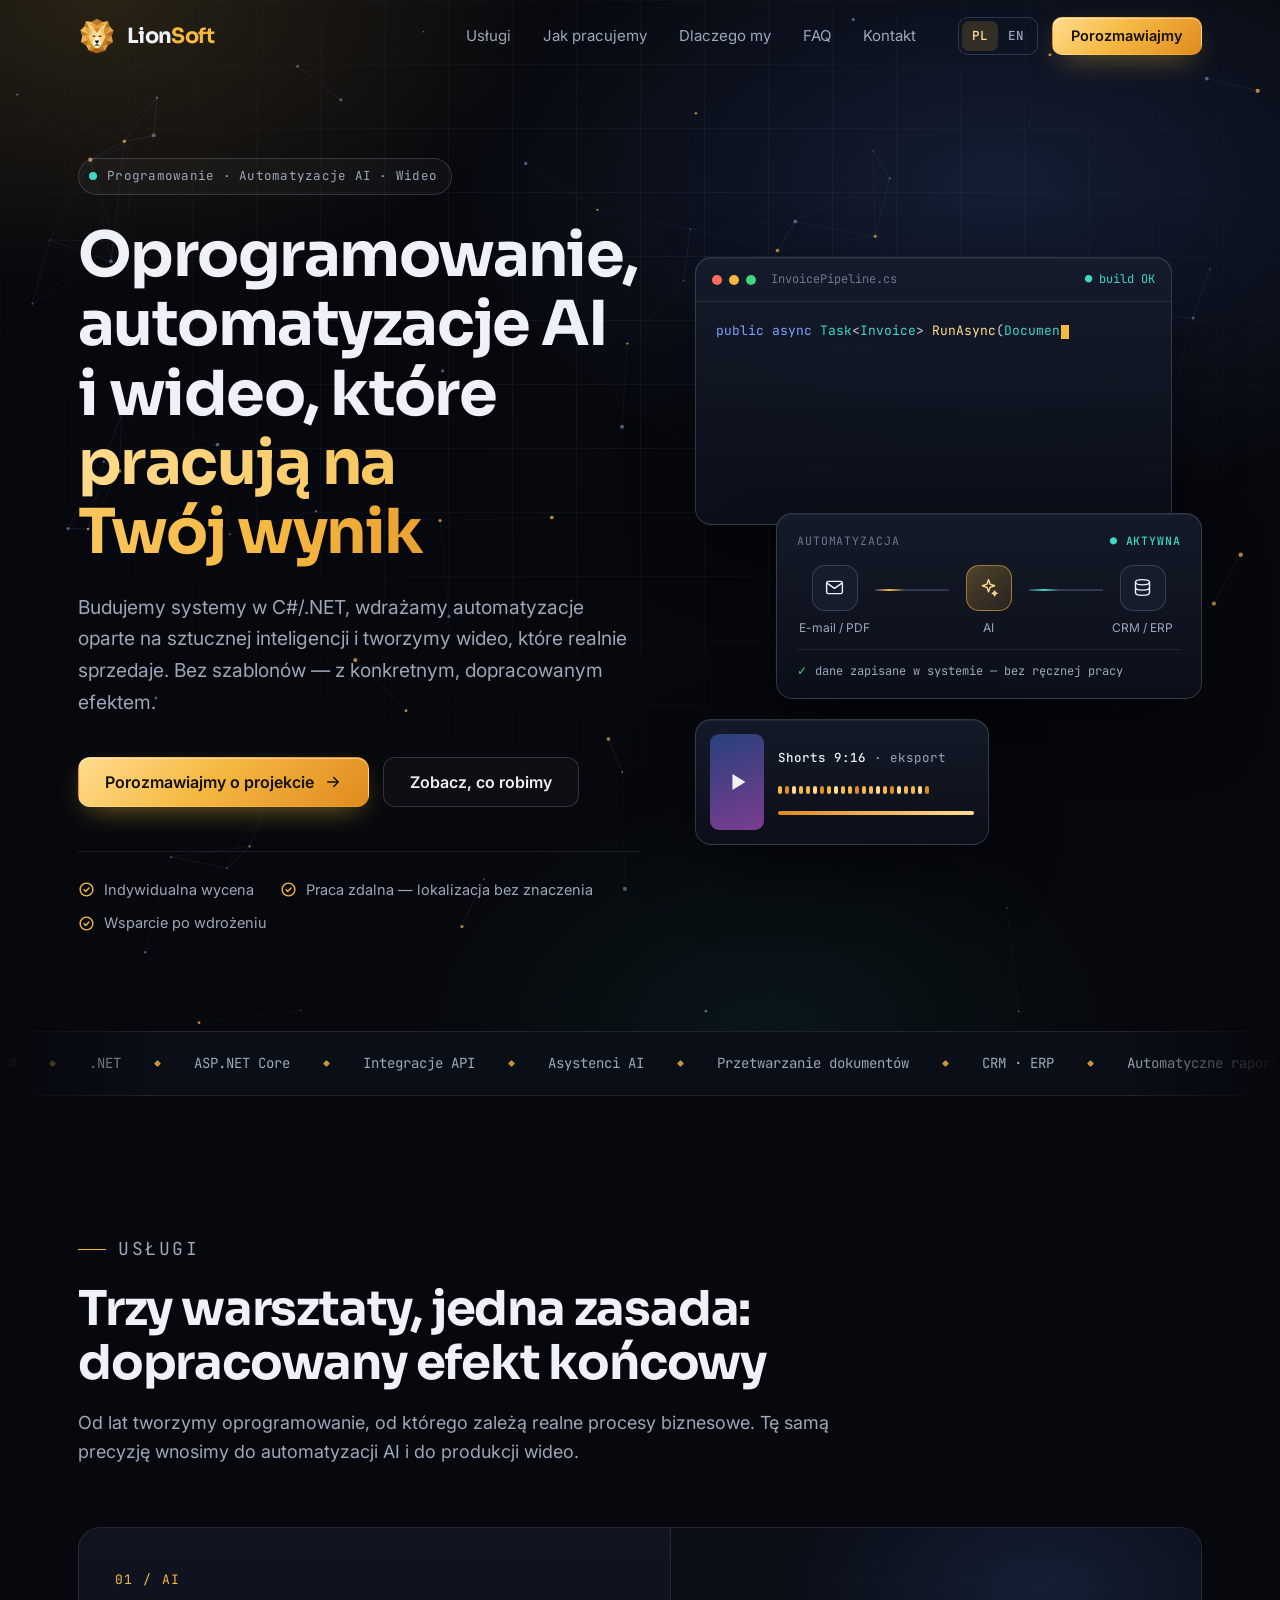
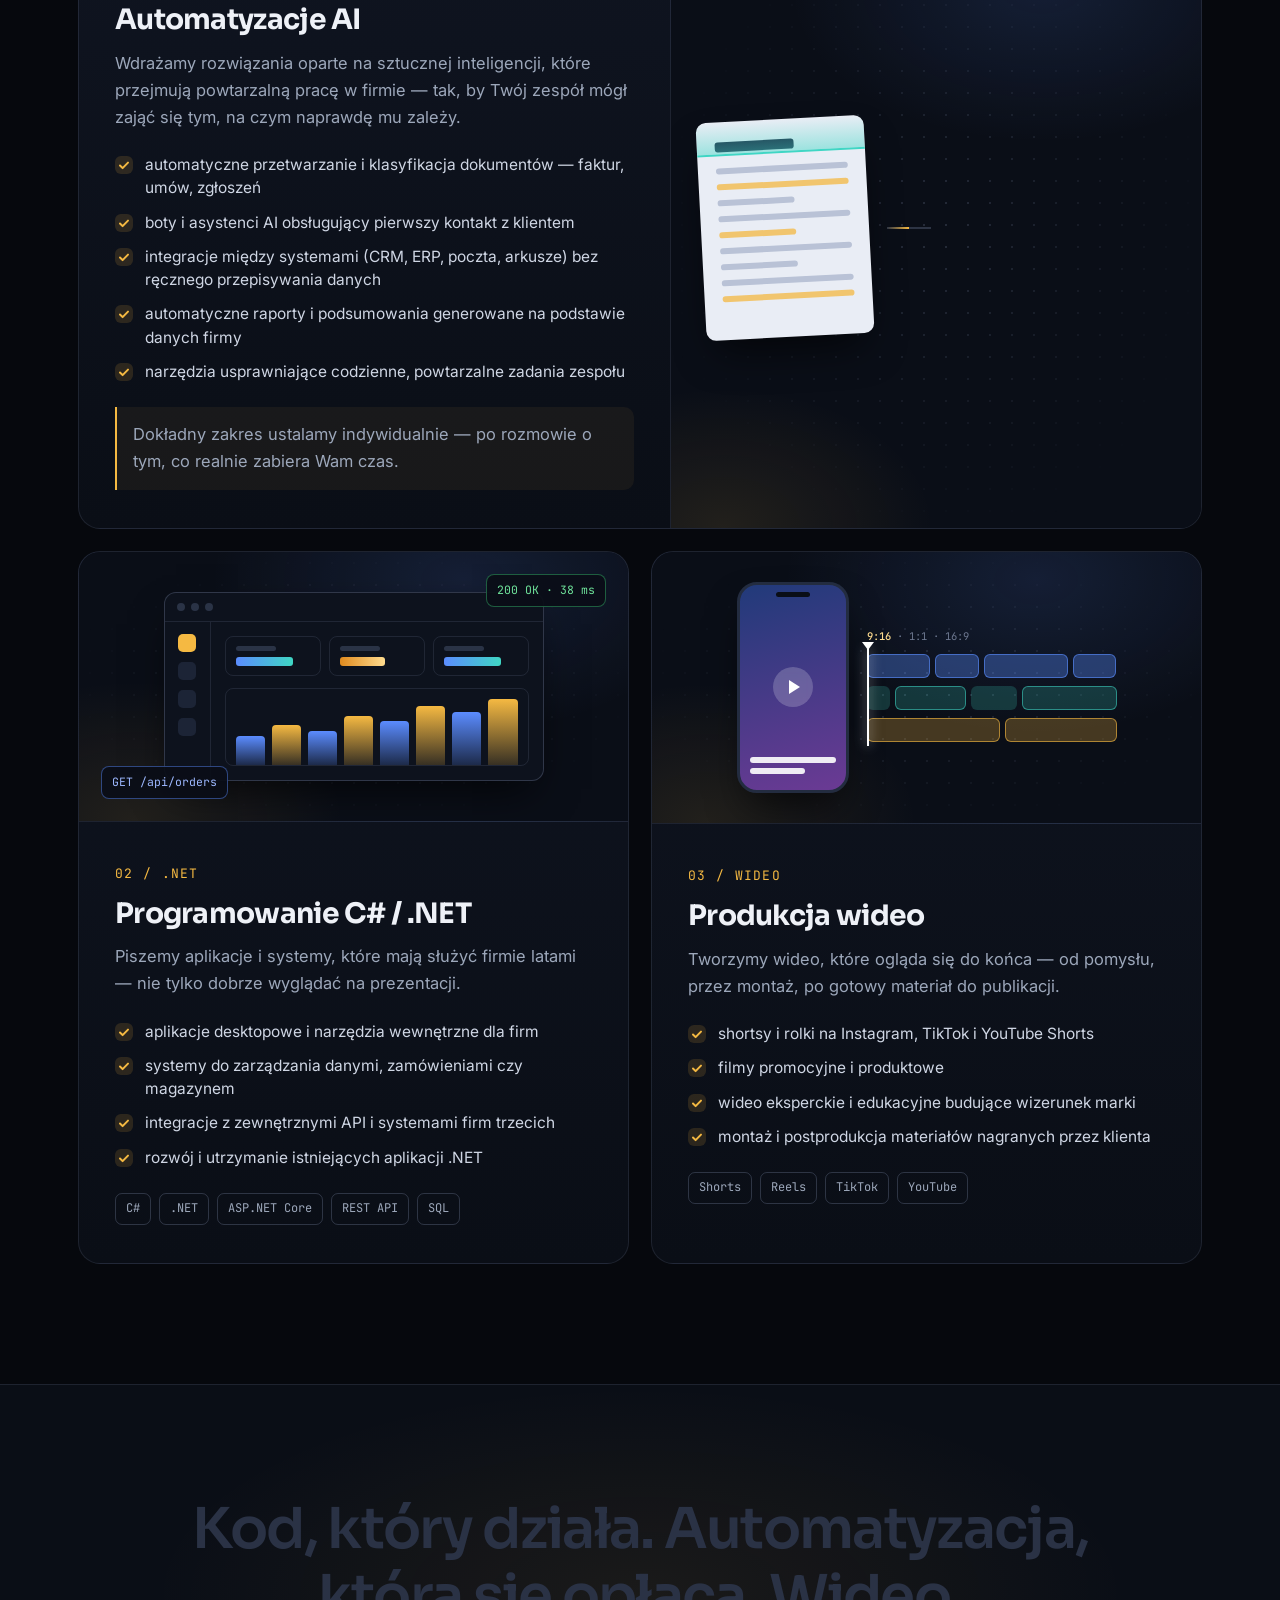
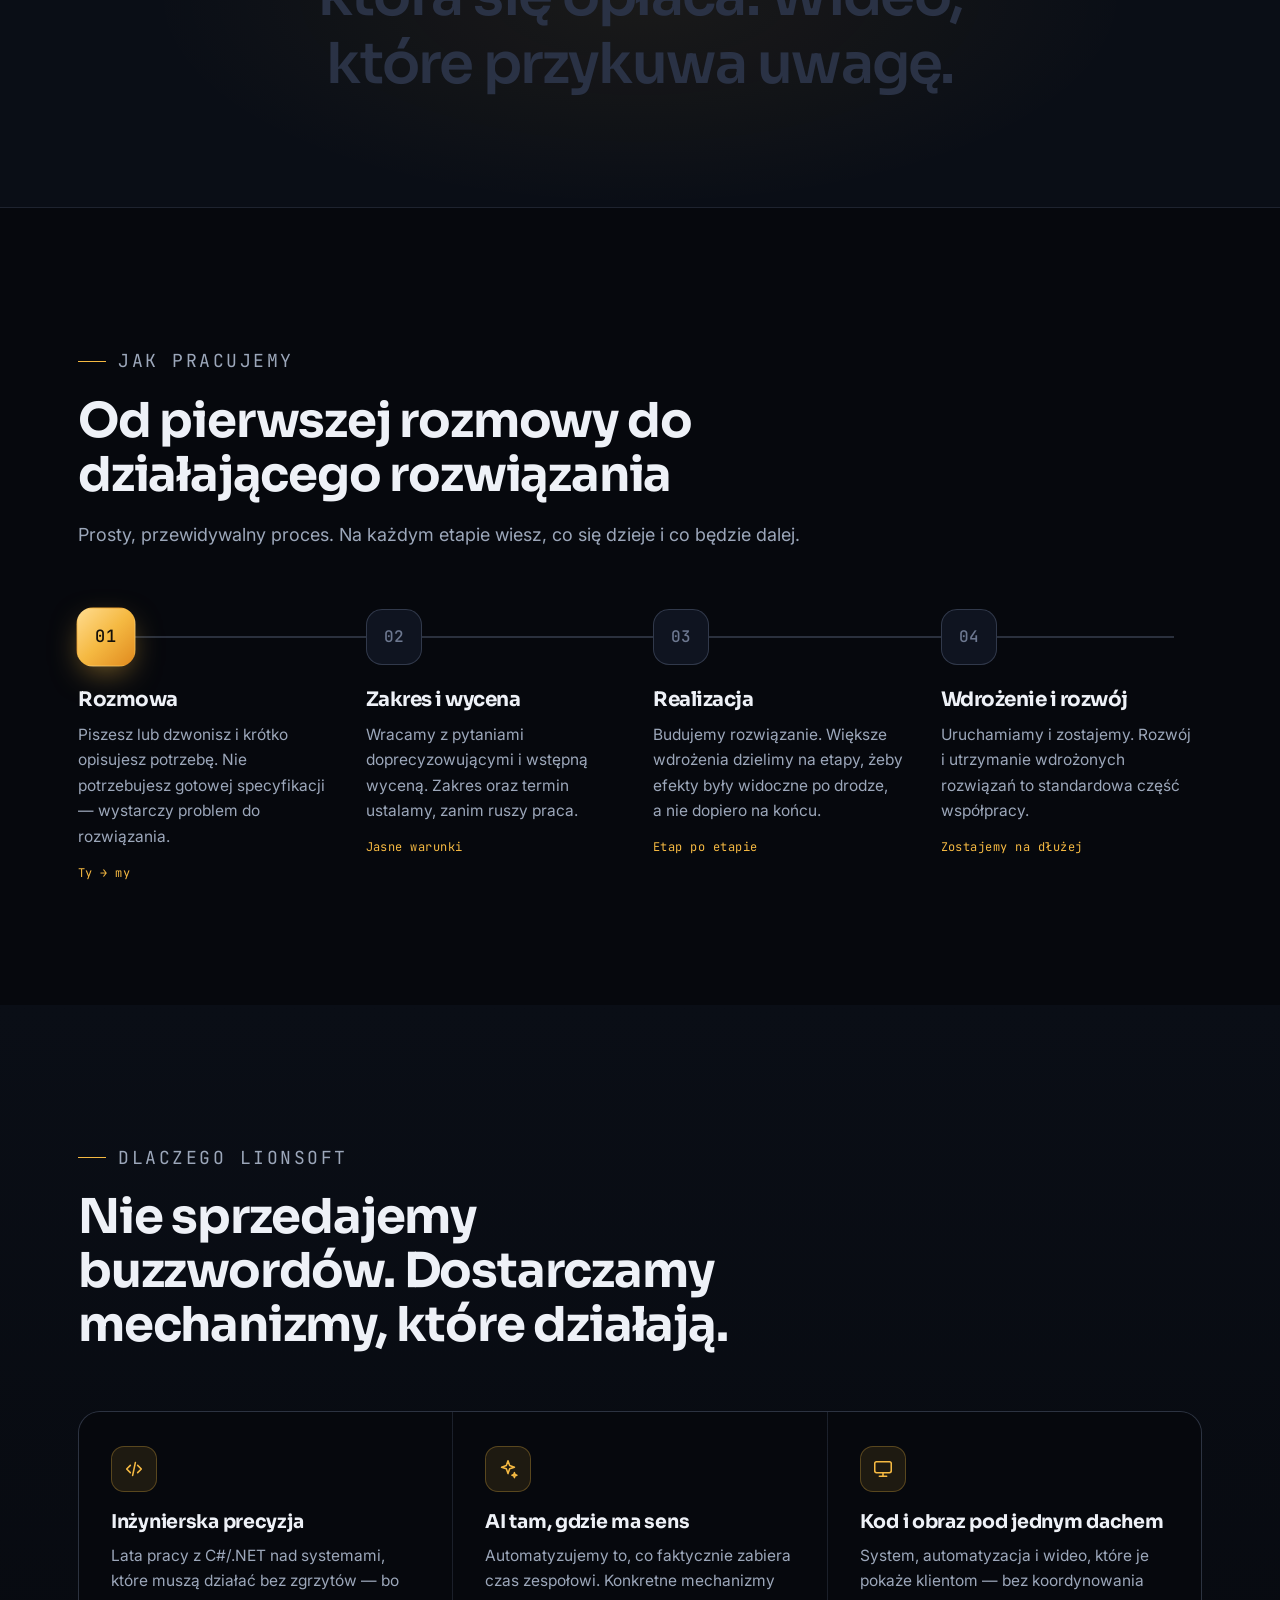
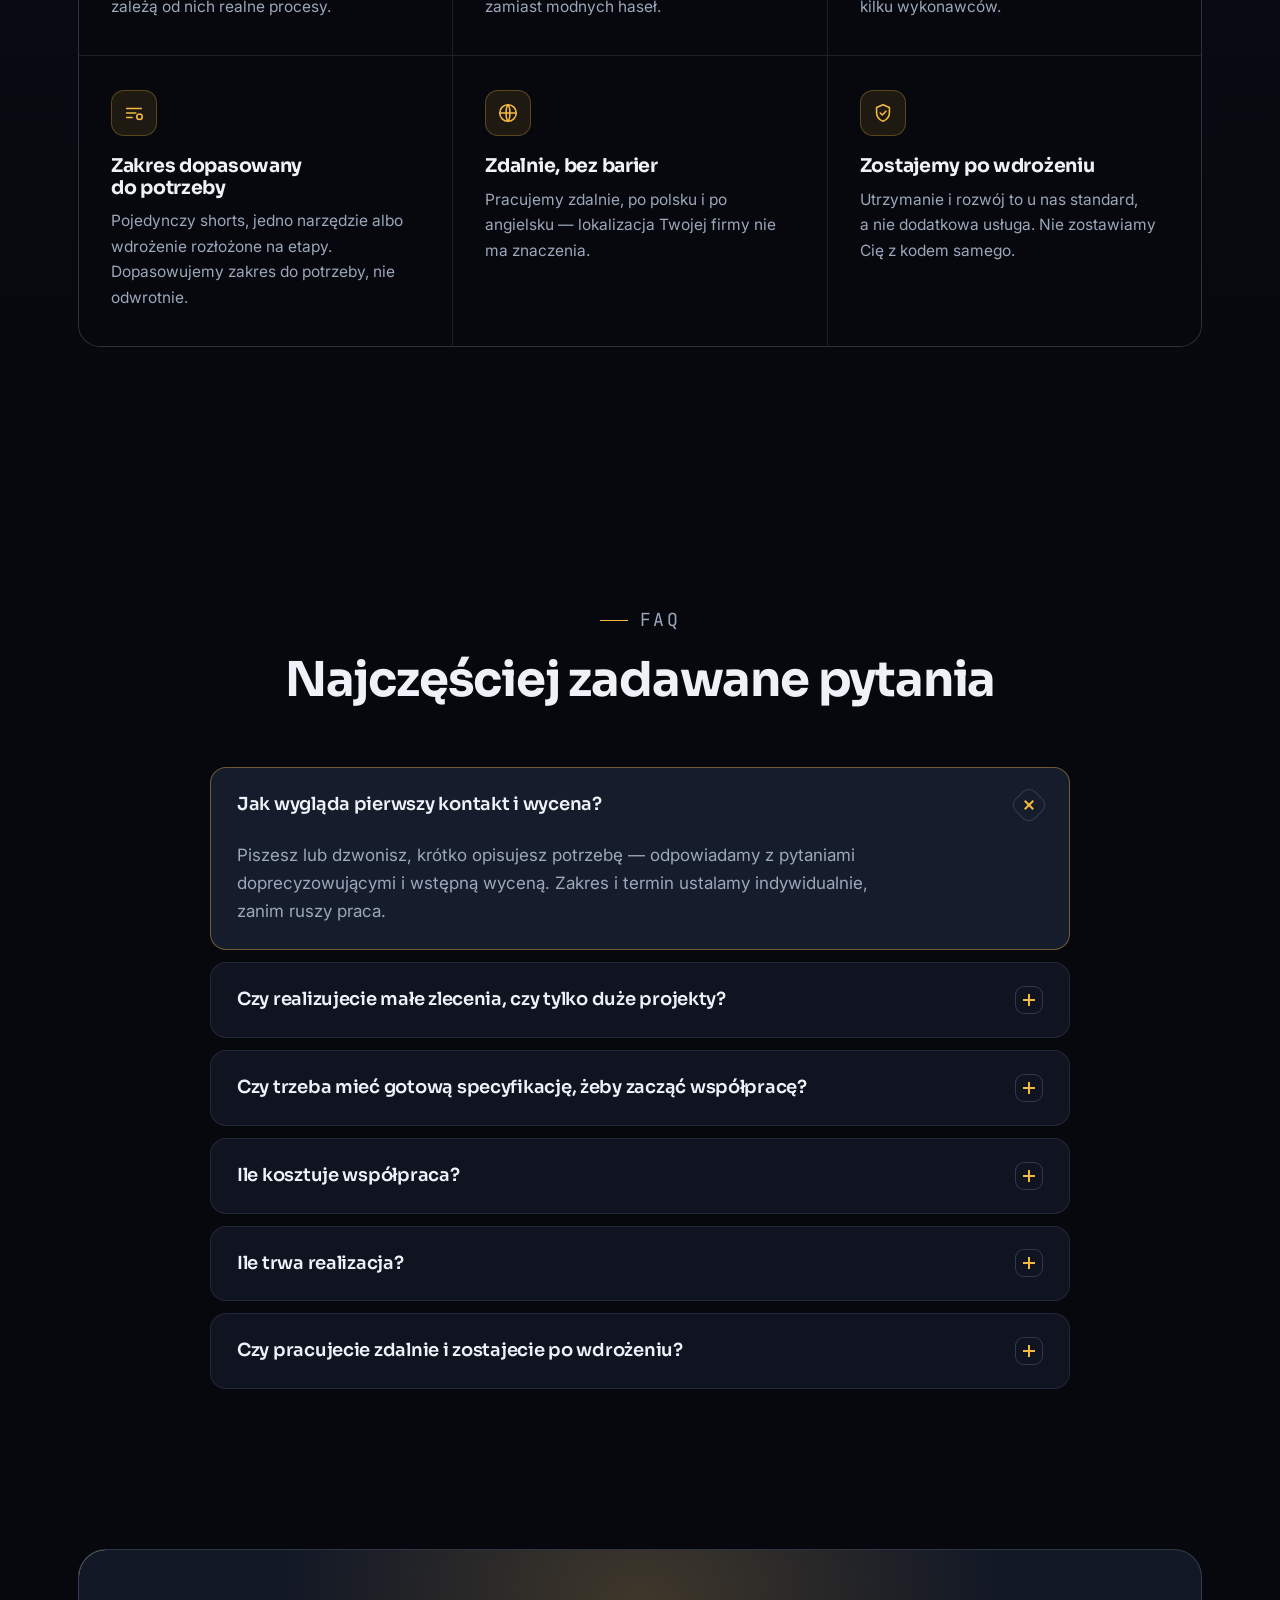
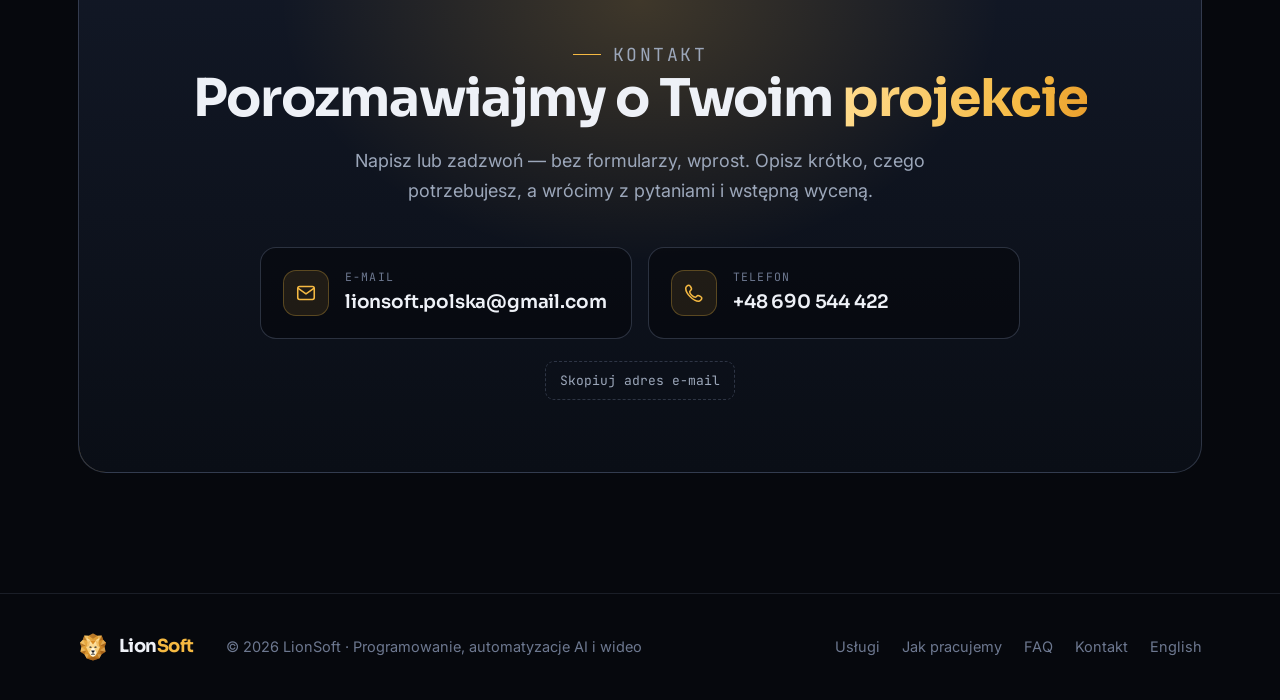
==== site/index.html @ 1fa3a76c "Nowa odsłona strony" ====
<!DOCTYPE html>
<html lang="pl">
<head>
<!-- Google tag (gtag.js) -->
<script async src="https://www.googletagmanager.com/gtag/js?id=G-X995R9PW4P"></script>
<script>
  window.dataLayer = window.dataLayer || [];
  function gtag(){dataLayer.push(arguments);}
  gtag('js', new Date());
  gtag('config', 'G-X995R9PW4P');
</script>
<meta charset="UTF-8">
<meta name="viewport" content="width=device-width, initial-scale=1.0">
<title>LionSoft — oprogramowanie .NET, automatyzacje AI i produkcja wideo</title>
<meta name="description" content="LionSoft — tworzymy oprogramowanie w C#/.NET, wdrażamy automatyzacje AI w firmach i produkujemy wideo: filmy, shortsy, rolki. Indywidualna wycena, praca zdalna, wsparcie po wdrożeniu.">
<meta name="robots" content="index, follow">
<link rel="canonical" href="https://lionsoft.pl/">
<link rel="alternate" hreflang="pl" href="https://lionsoft.pl/">
<link rel="alternate" hreflang="en" href="https://lionsoft.pl/en/">
<link rel="alternate" hreflang="x-default" href="https://lionsoft.pl/">
<meta name="theme-color" content="#06080d">

<meta property="og:type" content="website">
<meta property="og:site_name" content="LionSoft">
<meta property="og:title" content="LionSoft — oprogramowanie .NET, automatyzacje AI i produkcja wideo">
<meta property="og:description" content="Tworzymy oprogramowanie w C#/.NET, wdrażamy automatyzacje AI w firmach i produkujemy wideo: filmy, shortsy, rolki.">
<meta property="og:url" content="https://lionsoft.pl/">
<meta property="og:locale" content="pl_PL">
<meta property="og:locale:alternate" content="en_US">
<meta name="twitter:card" content="summary">

<link rel="icon" type="image/svg+xml" href="favicon.svg">
<link rel="preconnect" href="https://fonts.googleapis.com">
<link rel="preconnect" href="https://fonts.gstatic.com" crossorigin>
<link href="https://fonts.googleapis.com/css2?family=Inter:wght@400;500;600&family=JetBrains+Mono:wght@400;500&family=Sora:wght@500;600;700&display=swap" rel="stylesheet">
<link rel="stylesheet" href="styles.css">
<script>document.documentElement.classList.add("js")</script>

<script type="application/ld+json">
{
  "@context": "https://schema.org",
  "@type": "ProfessionalService",
  "name": "LionSoft",
  "url": "https://lionsoft.pl/",
  "description": "Tworzymy oprogramowanie w C#/.NET, wdrażamy automatyzacje AI w firmach i produkujemy wideo: filmy, shortsy, rolki.",
  "email": "lionsoft.polska@gmail.com",
  "telephone": "+48690544422",
  "areaServed": ["PL", "EU"],
  "availableLanguage": ["pl", "en"],
  "knowsAbout": ["C#", ".NET", "Automatyzacje AI", "Integracje systemów", "Produkcja wideo", "Montaż wideo"],
  "makesOffer": [
    {"@type": "Offer", "itemOffered": {"@type": "Service", "name": "Automatyzacje AI", "description": "Wdrożenia rozwiązań opartych na sztucznej inteligencji automatyzujące procesy w firmach: przetwarzanie dokumentów, boty i integracje systemów."}},
    {"@type": "Offer", "itemOffered": {"@type": "Service", "name": "Programowanie C# / .NET", "description": "Aplikacje i systemy pisane w C# i .NET — narzędzia wewnętrzne, integracje z API, rozwój i utrzymanie istniejących aplikacji."}},
    {"@type": "Offer", "itemOffered": {"@type": "Service", "name": "Produkcja wideo", "description": "Filmy, shortsy i rolki na social media — od koncepcji, przez montaż, po gotowy materiał."}}
  ]
}
</script>
<script type="application/ld+json">
{
  "@context": "https://schema.org",
  "@type": "FAQPage",
  "mainEntity": [
    {"@type": "Question", "name": "Jak wygląda pierwszy kontakt i wycena?", "acceptedAnswer": {"@type": "Answer", "text": "Piszesz lub dzwonisz, krótko opisujesz potrzebę — odpowiadamy z pytaniami doprecyzowującymi i wstępną wyceną. Zakres i termin ustalamy indywidualnie, zanim ruszy praca."}},
    {"@type": "Question", "name": "Czy realizujecie małe zlecenia, czy tylko duże projekty?", "acceptedAnswer": {"@type": "Answer", "text": "Jedno i drugie. Pojedynczy shorts, jedno narzędzie automatyzujące konkretny proces, ale też większe wdrożenie rozłożone na etapy — zakres dopasowujemy do potrzeby, nie odwrotnie."}},
    {"@type": "Question", "name": "Czy trzeba mieć gotową specyfikację, żeby zacząć współpracę?", "acceptedAnswer": {"@type": "Answer", "text": "Nie. Część klientów przychodzi z gotowym pomysłem, część tylko z problemem do rozwiązania. Zakres i szczegóły ustalamy wspólnie na starcie."}},
    {"@type": "Question", "name": "Ile kosztuje współpraca?", "acceptedAnswer": {"@type": "Answer", "text": "To zależy od zakresu projektu. Wycenę przygotowujemy indywidualnie po rozmowie o potrzebach klienta — bez sztywnych cenników naciąganych pod klienta."}},
    {"@type": "Question", "name": "Ile trwa realizacja?", "acceptedAnswer": {"@type": "Answer", "text": "Pojedynczy materiał wideo to zwykle kilka dni, większe wdrożenie automatyzacji czy system — kilka tygodni. Konkretny termin klient dostaje po rozmowie o szczegółach projektu."}},
    {"@type": "Question", "name": "Czy pracujecie zdalnie i zostajecie po wdrożeniu?", "acceptedAnswer": {"@type": "Answer", "text": "Tak — praca odbywa się zdalnie, więc lokalizacja klienta nie ma znaczenia. Rozwój i utrzymanie wdrożonych rozwiązań to standardowa część współpracy, nie dodatkowa usługa."}}
  ]
}
</script>
</head>
<body id="top">

<svg width="0" height="0" style="position:absolute" aria-hidden="true">
  <defs>
    <linearGradient id="lg" x1="0" y1="0" x2="1" y2="1">
      <stop offset="0" stop-color="#ffdc8f"/><stop offset=".5" stop-color="#f5b942"/><stop offset="1" stop-color="#e08a1e"/>
    </linearGradient>
    <linearGradient id="lm" x1="0" y1="0" x2="1" y2="1">
      <stop offset="0" stop-color="#f6c25a"/><stop offset=".5" stop-color="#d9932a"/><stop offset="1" stop-color="#a86216"/>
    </linearGradient>
    <linearGradient id="lf" x1="0" y1="0" x2="0" y2="1">
      <stop offset="0" stop-color="#ffe7ad"/><stop offset="1" stop-color="#f4bf5c"/>
    </linearGradient>
    <symbol id="mark" viewBox="2 1 60 62">
      <path fill="url(#lm)" d="M32 4l9 5 9-1 3 9 6 6-3 9 2 10-8 5-5 9-13 4-13-4-5-9-8-5 2-10-3-9 6-6 3-9 9 1z"/>
      <path fill="#8a4a12" opacity=".5" d="M32 4l9 5-9 6-9-6zM50 8l3 9-8 2zM14 8l-3 9 8 2zM59 23l-3 9-9-3zM5 23l3 9 9-3zM58 42l-8 5-4-8zM6 42l8 5 4-8zM45 56l-13 4v-8zM19 56l13 4v-8z"/>
      <path fill="#ffdf9a" opacity=".35" d="M41 9l9-1-5 11zM23 9l-9-1 5 11zM53 17l6 6-12 6zM11 17l-6 6 12 6zM56 32l2 10-12-3zM8 32l-2 10 12-3zM50 47l-5 9-4-9zM14 47l5 9 4-9z"/>
      <path fill="url(#lf)" d="M19 13.500l8 4.500-6 6zM45 13.500l-8 4.500 6 6z"/>
      <path fill="url(#lf)" d="M22 21l10-3 10 3 4 12-5 11-4 6-5 2-5-2-4-6-5-11z"/>
      <path fill="#d98a22" d="M26.500 19.700L32 18l5.500 1.700L32 27z"/>
      <path fill="#e9a43a" opacity=".55" d="M22 21l4.500-1.300L24 29l-6 4zM42 21l-4.500-1.300L40 29l6 4z"/>
      <path fill="#fff6dc" d="M29.800 33.500h4.400l2.300 5 3 5.500-3.500 6-4 2-4-2-3.500-6 3-5.500z"/>
      <path fill="#0f1420" d="M23.600 32.200q3.200-2.500 6.400.2q-3.300 2-6.400-.2zM40.400 32.200q-3.200-2.500-6.400.2q3.300 2 6.400-.2zM28.300 39.300h7.400l-1.300 3-2.400 1.700-2.400-1.700z"/>
      <path fill="none" stroke="#0f1420" stroke-width="1.400" stroke-linecap="round" stroke-linejoin="round" d="M32 44v2.500M28.800 47.300q1.800.4 3.200-.8q1.400 1.200 3.200.8"/>
    </symbol>
    <symbol id="arrow" viewBox="0 0 24 24" fill="none" stroke="currentColor" stroke-width="2" stroke-linecap="round" stroke-linejoin="round"><path d="M5 12h14M13 6l6 6-6 6"/></symbol>
    <symbol id="check" viewBox="0 0 24 24" fill="none" stroke="currentColor" stroke-width="2" stroke-linecap="round" stroke-linejoin="round"><circle cx="12" cy="12" r="9"/><path d="m8.5 12.3 2.4 2.4 4.6-4.9"/></symbol>
  </defs>
</svg>

<a class="skip" href="#main">Przejdź do treści</a>
<div class="progress" aria-hidden="true"></div>

<header class="nav" id="nav">
  <div class="wrap nav-in">
    <a class="brand" href="#top" aria-label="LionSoft — strona główna"><svg><use href="#mark"/></svg><span>Lion<b>Soft</b></span></a>
    <nav class="nav-links" id="navLinks" aria-label="Główna nawigacja">
      <a href="#uslugi">Usługi</a>
      <a href="#proces">Jak pracujemy</a>
      <a href="#dlaczego">Dlaczego my</a>
      <a href="#faq">FAQ</a>
      <a href="#kontakt">Kontakt</a>
    </nav>
    <div class="nav-actions">
      <div class="lang" aria-label="Język"><a href="./" aria-current="true" lang="pl">PL</a><a href="en/" lang="en" hreflang="en">EN</a></div>
      <a class="btn btn-primary btn-sm" href="#kontakt">Porozmawiajmy</a>
      <button class="burger" id="burger" aria-label="Menu" aria-expanded="false" aria-controls="navLinks"><i></i><i></i><i></i></button>
    </div>
  </div>
</header>

<main id="main">

<section class="hero">
  <div class="hero-bg" aria-hidden="true"><canvas id="net"></canvas></div>
  <div class="wrap hero-grid">
    <div>
      <p class="pill" data-r><i></i>Programowanie · Automatyzacje AI · Wideo</p>
      <h1 data-r>Oprogramowanie, automatyzacje&nbsp;AI i&nbsp;wideo, które <span class="grad">pracują na Twój wynik</span></h1>
      <p class="lead" data-r>Budujemy systemy w&nbsp;C#/.NET, wdrażamy automatyzacje oparte na&nbsp;sztucznej inteligencji i&nbsp;tworzymy wideo, które realnie sprzedaje. Bez szablonów — z&nbsp;konkretnym, dopracowanym efektem.</p>
      <div class="cta" data-r>
        <a class="btn btn-primary" href="#kontakt">Porozmawiajmy o projekcie <svg><use href="#arrow"/></svg></a>
        <a class="btn btn-ghost" href="#uslugi">Zobacz, co robimy</a>
      </div>
      <ul class="facts" data-r>
        <li><svg><use href="#check"/></svg>Indywidualna wycena</li>
        <li><svg><use href="#check"/></svg>Praca zdalna — lokalizacja bez znaczenia</li>
        <li><svg><use href="#check"/></svg>Wsparcie po wdrożeniu</li>
      </ul>
    </div>

    <div class="stage" id="stage" aria-hidden="true" data-r="scale">
      <div class="card c-code">
        <div class="card-bar"><i></i><i></i><i></i><span>InvoicePipeline.cs</span><em>● build OK</em></div>
<pre class="code" id="code"><span class="k">public async</span> <span class="t">Task</span>&lt;<span class="t">Invoice</span>&gt; <span class="f">RunAsync</span>(<span class="t">Document</span> doc)
{
    <span class="c">// AI czyta dokument — nikt nie przepisuje</span>
    <span class="k">var</span> invoice = <span class="k">await</span> _ai.<span class="f">ReadAsync</span>&lt;<span class="t">Invoice</span>&gt;(doc);

    <span class="k">await</span> _erp.<span class="f">SaveAsync</span>(invoice);
    <span class="k">return</span> invoice;
}</pre>
      </div>
      <div class="card c-flow">
        <p class="c-label">Automatyzacja <b>● aktywna</b></p>
        <div class="flow">
          <div class="node"><span><svg viewBox="0 0 24 24" fill="none" stroke="currentColor" stroke-width="1.6" stroke-linecap="round" stroke-linejoin="round"><rect x="3" y="5" width="18" height="14" rx="2"/><path d="m3.5 7 8.5 6 8.5-6"/></svg></span>E-mail / PDF</div>
          <div class="wire"></div>
          <div class="node ai"><span><svg viewBox="0 0 24 24" fill="none" stroke="currentColor" stroke-width="1.6" stroke-linecap="round" stroke-linejoin="round"><path d="M12 3l1.8 5.2L19 10l-5.2 1.8L12 17l-1.8-5.2L5 10l5.2-1.8z"/><path d="M19 16l.7 2 2 .7-2 .7-.7 2-.7-2-2-.7 2-.7z"/></svg></span>AI</div>
          <div class="wire b"></div>
          <div class="node"><span><svg viewBox="0 0 24 24" fill="none" stroke="currentColor" stroke-width="1.6" stroke-linecap="round" stroke-linejoin="round"><ellipse cx="12" cy="6" rx="8" ry="3"/><path d="M4 6v6c0 1.7 3.6 3 8 3s8-1.3 8-3V6M4 12v6c0 1.7 3.6 3 8 3s8-1.3 8-3v-6"/></svg></span>CRM / ERP</div>
        </div>
        <p class="log"><b>✓</b> dane zapisane w systemie — bez ręcznej pracy</p>
      </div>
      <div class="card c-video">
        <div class="thumb"></div>
        <div class="v-meta">
          <p><b>Shorts 9:16</b> · eksport</p>
          <div class="wave"><i></i><i></i><i></i><i></i><i></i><i></i><i></i><i></i><i></i><i></i><i></i><i></i><i></i><i></i><i></i><i></i><i></i><i></i><i></i><i></i><i></i><i></i></div>
          <div class="bar"><i></i></div>
        </div>
      </div>
    </div>
  </div>
</section>

<div class="tape" aria-hidden="true">
  <div class="tape-track">
    <ul><li>C#</li><li>.NET</li><li>ASP.NET Core</li><li>Integracje API</li><li>Asystenci AI</li><li>Przetwarzanie dokumentów</li><li>CRM · ERP</li><li>Automatyczne raporty</li><li>Shorts</li><li>Reels</li><li>TikTok</li><li>Montaż i postprodukcja</li></ul>
    <ul><li>C#</li><li>.NET</li><li>ASP.NET Core</li><li>Integracje API</li><li>Asystenci AI</li><li>Przetwarzanie dokumentów</li><li>CRM · ERP</li><li>Automatyczne raporty</li><li>Shorts</li><li>Reels</li><li>TikTok</li><li>Montaż i postprodukcja</li></ul>
  </div>
</div>

<section class="section" id="uslugi">
  <div class="wrap">
    <div class="head" data-r>
      <p class="eyebrow">Usługi</p>
      <h2>Trzy warsztaty, jedna zasada: dopracowany efekt końcowy</h2>
      <p>Od lat tworzymy oprogramowanie, od którego zależą realne procesy biznesowe. Tę samą precyzję wnosimy do automatyzacji AI i&nbsp;do produkcji wideo.</p>
    </div>

    <div class="svc-grid">
      <article class="svc feature" data-r>
        <div class="svc-body">
          <span class="svc-num">01 / AI</span>
          <h3>Automatyzacje AI</h3>
          <p>Wdrażamy rozwiązania oparte na sztucznej inteligencji, które przejmują powtarzalną pracę w&nbsp;firmie — tak, by Twój zespół mógł zająć się tym, na czym naprawdę mu zależy.</p>
          <ul class="ticks">
            <li>automatyczne przetwarzanie i klasyfikacja dokumentów — faktur, umów, zgłoszeń</li>
            <li>boty i asystenci AI obsługujący pierwszy kontakt z klientem</li>
            <li>integracje między systemami (CRM, ERP, poczta, arkusze) bez ręcznego przepisywania danych</li>
            <li>automatyczne raporty i podsumowania generowane na podstawie danych firmy</li>
            <li>narzędzia usprawniające codzienne, powtarzalne zadania zespołu</li>
          </ul>
          <p class="note">Dokładny zakres ustalamy indywidualnie — po rozmowie o tym, co realnie zabiera Wam czas.</p>
        </div>
        <div class="art" aria-hidden="true">
          <div class="paper"><b></b><i></i><i class="h"></i><i class="s"></i><i></i><i class="h s"></i><i></i><i class="s"></i><i></i><i class="h"></i><span class="scan"></span></div>
          <div class="pipe"></div>
          <ul class="fields">
            <li><em>kontrahent</em><b>Northwind Sp. z o.o.</b></li>
            <li><em>kwota brutto</em><b>12 480,00 zł</b></li>
            <li><em>termin</em><b>14 dni</b></li>
            <li class="ok">✓ zapisano w ERP</li>
          </ul>
        </div>
      </article>

      <article class="svc" data-r>
        <div class="art" aria-hidden="true">
          <div class="app">
            <div class="app-top"><i></i><i></i><i></i></div>
            <div class="app-main">
              <div class="app-side"><i></i><i></i><i></i><i></i></div>
              <div class="app-body">
                <div class="kpis"><div><i></i><b></b></div><div><i></i><b></b></div><div><i></i><b></b></div></div>
                <div class="chart"><i style="--h:42%"></i><i style="--h:58%"></i><i style="--h:50%"></i><i style="--h:72%"></i><i style="--h:64%"></i><i style="--h:86%"></i><i style="--h:78%"></i><i style="--h:96%"></i></div>
              </div>
            </div>
          </div>
          <span class="api">200 OK · 38 ms</span>
          <span class="api two">GET /api/orders</span>
        </div>
        <div class="svc-body">
          <span class="svc-num">02 / .NET</span>
          <h3>Programowanie C# / .NET</h3>
          <p>Piszemy aplikacje i systemy, które mają służyć firmie latami — nie tylko dobrze wyglądać na prezentacji.</p>
          <ul class="ticks">
            <li>aplikacje desktopowe i narzędzia wewnętrzne dla firm</li>
            <li>systemy do zarządzania danymi, zamówieniami czy magazynem</li>
            <li>integracje z zewnętrznymi API i systemami firm trzecich</li>
            <li>rozwój i utrzymanie istniejących aplikacji .NET</li>
          </ul>
          <ul class="tags"><li>C#</li><li>.NET</li><li>ASP.NET Core</li><li>REST API</li><li>SQL</li></ul>
        </div>
      </article>

      <article class="svc" data-r>
        <div class="art" aria-hidden="true">
          <div class="phone"><span class="play"></span><span class="cap"><i></i><i></i></span></div>
          <div class="tl">
            <p class="tl-fmt"><b>9:16</b> · 1:1 · 16:9</p>
            <div class="tl-row"><i style="--w:3"></i><i style="--w:2"></i><i style="--w:4"></i><i style="--w:2"></i></div>
            <div class="tl-row t"><i class="gap" style="--w:1"></i><i style="--w:3"></i><i class="gap" style="--w:2"></i><i style="--w:4"></i></div>
            <div class="tl-row a"><i style="--w:6"></i><i style="--w:5"></i></div>
            <span class="head-pin"></span>
          </div>
        </div>
        <div class="svc-body">
          <span class="svc-num">03 / WIDEO</span>
          <h3>Produkcja wideo</h3>
          <p>Tworzymy wideo, które ogląda się do końca — od pomysłu, przez montaż, po gotowy materiał do publikacji.</p>
          <ul class="ticks">
            <li>shortsy i rolki na Instagram, TikTok i YouTube Shorts</li>
            <li>filmy promocyjne i produktowe</li>
            <li>wideo eksperckie i edukacyjne budujące wizerunek marki</li>
            <li>montaż i postprodukcja materiałów nagranych przez klienta</li>
          </ul>
          <ul class="tags"><li>Shorts</li><li>Reels</li><li>TikTok</li><li>YouTube</li></ul>
        </div>
      </article>
    </div>
  </div>
</section>

<section class="motto" aria-label="Nasza zasada">
  <div class="wrap">
    <p id="motto">Kod, który <span data-hl>działa.</span> Automatyzacja, która <span data-hl>się opłaca.</span> Wideo, które <span data-hl>przykuwa uwagę.</span></p>
  </div>
</section>

<section class="section" id="proces">
  <div class="wrap">
    <div class="head" data-r>
      <p class="eyebrow">Jak pracujemy</p>
      <h2>Od pierwszej rozmowy do działającego rozwiązania</h2>
      <p>Prosty, przewidywalny proces. Na każdym etapie wiesz, co się dzieje i&nbsp;co będzie dalej.</p>
    </div>
    <div class="steps" id="steps">
      <div class="rail" aria-hidden="true"><i></i></div>
      <ol>
      <li class="step" data-r><div class="step-n">01</div><h3>Rozmowa</h3><p>Piszesz lub dzwonisz i&nbsp;krótko opisujesz potrzebę. Nie potrzebujesz gotowej specyfikacji — wystarczy problem do rozwiązania.</p><small>Ty → my</small></li>
      <li class="step" data-r><div class="step-n">02</div><h3>Zakres i wycena</h3><p>Wracamy z&nbsp;pytaniami doprecyzowującymi i&nbsp;wstępną wyceną. Zakres oraz termin ustalamy, zanim ruszy praca.</p><small>Jasne warunki</small></li>
      <li class="step" data-r><div class="step-n">03</div><h3>Realizacja</h3><p>Budujemy rozwiązanie. Większe wdrożenia dzielimy na etapy, żeby efekty były widoczne po drodze, a&nbsp;nie dopiero na końcu.</p><small>Etap po etapie</small></li>
      <li class="step" data-r><div class="step-n">04</div><h3>Wdrożenie i rozwój</h3><p>Uruchamiamy i&nbsp;zostajemy. Rozwój i&nbsp;utrzymanie wdrożonych rozwiązań to standardowa część współpracy.</p><small>Zostajemy na dłużej</small></li>
      </ol>
    </div>
  </div>
</section>

<section class="section alt" id="dlaczego">
  <div class="wrap">
    <div class="head" data-r>
      <p class="eyebrow">Dlaczego LionSoft</p>
      <h2>Nie sprzedajemy buzzwordów. Dostarczamy mechanizmy, które działają.</h2>
    </div>
    <ul class="why">
      <li data-r><div class="ico"><svg viewBox="0 0 24 24" fill="none" stroke="currentColor" stroke-width="1.7" stroke-linecap="round" stroke-linejoin="round"><path d="m8 8-4 4 4 4M16 8l4 4-4 4M13.5 5l-3 14"/></svg></div><h3>Inżynierska precyzja</h3><p>Lata pracy z&nbsp;C#/.NET nad systemami, które muszą działać bez zgrzytów — bo zależą od nich realne procesy.</p></li>
      <li data-r><div class="ico"><svg viewBox="0 0 24 24" fill="none" stroke="currentColor" stroke-width="1.7" stroke-linecap="round" stroke-linejoin="round"><path d="M12 3l1.8 5.2L19 10l-5.2 1.8L12 17l-1.8-5.2L5 10l5.2-1.8z"/><path d="M19 16l.7 2 2 .7-2 .7-.7 2-.7-2-2-.7 2-.7z"/></svg></div><h3>AI tam, gdzie ma sens</h3><p>Automatyzujemy to, co faktycznie zabiera czas zespołowi. Konkretne mechanizmy zamiast modnych haseł.</p></li>
      <li data-r><div class="ico"><svg viewBox="0 0 24 24" fill="none" stroke="currentColor" stroke-width="1.7" stroke-linecap="round" stroke-linejoin="round"><rect x="3" y="4" width="18" height="12" rx="2"/><path d="M8 20h8M12 16v4"/></svg></div><h3>Kod i obraz pod jednym dachem</h3><p>System, automatyzacja i&nbsp;wideo, które je pokaże klientom — bez koordynowania kilku wykonawców.</p></li>
      <li data-r><div class="ico"><svg viewBox="0 0 24 24" fill="none" stroke="currentColor" stroke-width="1.7" stroke-linecap="round" stroke-linejoin="round"><path d="M4 7h16M4 12h10M4 17h6"/><circle cx="18" cy="16" r="3"/></svg></div><h3>Zakres dopasowany do potrzeby</h3><p>Pojedynczy shorts, jedno narzędzie albo wdrożenie rozłożone na etapy. Dopasowujemy zakres do potrzeby, nie odwrotnie.</p></li>
      <li data-r><div class="ico"><svg viewBox="0 0 24 24" fill="none" stroke="currentColor" stroke-width="1.7" stroke-linecap="round" stroke-linejoin="round"><circle cx="12" cy="12" r="9"/><path d="M3 12h18M12 3c2.8 3 2.8 15 0 18M12 3c-2.8 3-2.8 15 0 18"/></svg></div><h3>Zdalnie, bez barier</h3><p>Pracujemy zdalnie, po polsku i&nbsp;po angielsku — lokalizacja Twojej firmy nie ma znaczenia.</p></li>
      <li data-r><div class="ico"><svg viewBox="0 0 24 24" fill="none" stroke="currentColor" stroke-width="1.7" stroke-linecap="round" stroke-linejoin="round"><path d="M12 3l7 3v5.5c0 4.3-2.9 8-7 9.5-4.1-1.500-7-5.200-7-9.500V6z"/><path d="m9 12 2.200 2.200L15.200 10"/></svg></div><h3>Zostajemy po wdrożeniu</h3><p>Utrzymanie i&nbsp;rozwój to u&nbsp;nas standard, a&nbsp;nie dodatkowa usługa. Nie zostawiamy Cię z&nbsp;kodem samego.</p></li>
    </ul>
  </div>
</section>

<section class="section" id="faq">
  <div class="wrap">
    <div class="head center" data-r>
      <p class="eyebrow">FAQ</p>
      <h2>Najczęściej zadawane pytania</h2>
    </div>
    <div class="faq">
      <details data-r open><summary>Jak wygląda pierwszy kontakt i wycena?</summary><p>Piszesz lub dzwonisz, krótko opisujesz potrzebę — odpowiadamy z pytaniami doprecyzowującymi i wstępną wyceną. Zakres i termin ustalamy indywidualnie, zanim ruszy praca.</p></details>
      <details data-r><summary>Czy realizujecie małe zlecenia, czy tylko duże projekty?</summary><p>Jedno i drugie. Pojedynczy shorts, jedno narzędzie automatyzujące konkretny proces, ale też większe wdrożenie rozłożone na etapy — zakres dopasowujemy do potrzeby, nie odwrotnie.</p></details>
      <details data-r><summary>Czy trzeba mieć gotową specyfikację, żeby zacząć współpracę?</summary><p>Nie. Część klientów przychodzi z gotowym pomysłem, część tylko z problemem do rozwiązania. Zakres i szczegóły ustalamy wspólnie na starcie.</p></details>
      <details data-r><summary>Ile kosztuje współpraca?</summary><p>To zależy od zakresu projektu. Wycenę przygotowujemy indywidualnie po rozmowie o Twoich potrzebach — bez sztywnych cenników naciąganych pod klienta.</p></details>
      <details data-r><summary>Ile trwa realizacja?</summary><p>Pojedynczy materiał wideo to zwykle kilka dni, większe wdrożenie automatyzacji czy system — kilka tygodni. Konkretny termin dostajesz po rozmowie o szczegółach projektu.</p></details>
      <details data-r><summary>Czy pracujecie zdalnie i zostajecie po wdrożeniu?</summary><p>Tak — pracujemy zdalnie, więc lokalizacja nie ma znaczenia. Rozwój i utrzymanie wdrożonych rozwiązań to standardowa część współpracy, nie dodatkowa usługa.</p></details>
    </div>
  </div>
</section>

<section class="contact" id="kontakt">
  <div class="wrap">
    <div class="panel" data-r="scale">
      <p class="eyebrow">Kontakt</p>
      <h2>Porozmawiajmy o&nbsp;Twoim <span class="grad">projekcie</span></h2>
      <p>Napisz lub zadzwoń — bez formularzy, wprost. Opisz krótko, czego potrzebujesz, a&nbsp;wrócimy z&nbsp;pytaniami i&nbsp;wstępną wyceną.</p>
      <div class="ways">
        <a class="way" href="mailto:lionsoft.polska@gmail.com?subject=Zapytanie%20ze%20strony%20lionsoft.pl">
          <span class="ico"><svg viewBox="0 0 24 24" fill="none" stroke="currentColor" stroke-width="1.7" stroke-linecap="round" stroke-linejoin="round"><rect x="3" y="5" width="18" height="14" rx="2"/><path d="m3.500 7 8.500 6 8.500-6"/></svg></span>
          <span><small>E-mail</small><b>lionsoft.polska@gmail.com</b></span>
        </a>
        <a class="way" href="tel:+48690544422">
          <span class="ico"><svg viewBox="0 0 24 24" fill="none" stroke="currentColor" stroke-width="1.7" stroke-linecap="round" stroke-linejoin="round"><path d="M6.500 3.500c1 0 2.800 3 2.800 4.200 0 1-2 2-2 2.800 0 2.300 3.900 6.200 6.200 6.200.8 0 1.800-2 2.800-2 1.200 0 4.200 1.800 4.200 2.800 0 1.800-2.100 3.500-3.500 3.500C11.500 21 3 12.500 3 7c0-1.400 1.700-3.500 3.500-3.500Z"/></svg></span>
          <span><small>Telefon</small><b>+48 690 544 422</b></span>
        </a>
      </div>
      <button class="copy" id="copy" type="button" data-email="lionsoft.polska@gmail.com" data-done="✓ Skopiowano adres">Skopiuj adres e-mail</button>
    </div>
  </div>
</section>

</main>

<footer class="foot">
  <div class="wrap foot-in">
    <a class="brand" href="#top"><svg><use href="#mark"/></svg><span>Lion<b>Soft</b></span></a>
    <span>© <span id="year">2026</span> LionSoft · Programowanie, automatyzacje AI i wideo</span>
    <nav aria-label="Stopka">
      <a href="#uslugi">Usługi</a><a href="#proces">Jak pracujemy</a><a href="#faq">FAQ</a><a href="#kontakt">Kontakt</a><a href="en/" lang="en" hreflang="en">English</a>
    </nav>
  </div>
</footer>

<script src="script.js" defer></script>
</body>
</html>
---- site/styles.css ----
/* LionSoft — lionsoft.pl
   Układ: tokeny → baza → nawigacja → hero → sekcje → animacje → responsywność */

/* ===== Tokeny ===== */
:root{
  --bg:#06080d;
  --bg-2:#0a0e16;
  --surface:#0f1420;
  --surface-2:#151c2b;
  --line:rgba(148,163,196,.14);
  --line-2:rgba(148,163,196,.26);
  --text:#eef1f7;
  --muted:#9ca7ba;
  --dim:#6d7890;
  --gold:#f5b942;
  --gold-2:#ffdc8f;
  --amber:#e08a1e;
  --blue:#5b8cff;
  --cyan:#3fd6c4;
  --r:18px;
  --ease:cubic-bezier(.2,.7,.2,1);
  --wrap:1180px;
  --font-head:"Sora",system-ui,-apple-system,"Segoe UI",sans-serif;
  --font-body:"Inter",system-ui,-apple-system,"Segoe UI",sans-serif;
  --font-mono:"JetBrains Mono",ui-monospace,Consolas,monospace;
  color-scheme:dark;
}

/* ===== Baza ===== */
*,*::before,*::after{box-sizing:border-box}
html{scroll-behavior:smooth;scroll-padding-top:88px;-webkit-text-size-adjust:100%}
body{
  margin:0;background:var(--bg);color:var(--text);
  font-family:var(--font-body);font-size:17px;line-height:1.65;
  -webkit-font-smoothing:antialiased;overflow-x:hidden;
}
h1,h2,h3{font-family:var(--font-head);margin:0;line-height:1.12;letter-spacing:-.025em;text-wrap:balance}
p{margin:0}
ul,ol{margin:0;padding:0;list-style:none}
a{color:inherit;text-decoration:none}
svg{display:block}
button{font:inherit;color:inherit;background:none;border:0;cursor:pointer}
:focus-visible{outline:2px solid var(--gold);outline-offset:3px;border-radius:6px}
::selection{background:rgba(245,185,66,.3)}
.wrap{max-width:var(--wrap);margin:0 auto;padding:0 28px}
.sr{position:absolute;width:1px;height:1px;overflow:hidden;clip-path:inset(50%)}
.skip{position:fixed;left:16px;top:-60px;z-index:100;background:var(--gold);color:#111;padding:10px 16px;border-radius:8px;font-weight:600;transition:top .2s}
.skip:focus{top:16px}

.grad{
  background:linear-gradient(100deg,var(--gold-2),var(--gold) 35%,var(--amber) 55%,var(--gold) 75%,var(--gold-2));
  background-size:220% 100%;
  -webkit-background-clip:text;background-clip:text;color:transparent;
  animation:shimmer 7s linear infinite;
}
@keyframes shimmer{to{background-position:-220% 0}}

/* ===== Przyciski ===== */
.btn{
  position:relative;display:inline-flex;align-items:center;gap:10px;
  padding:15px 26px;border-radius:12px;font-weight:600;font-size:16px;line-height:1;
  border:1px solid var(--line-2);overflow:hidden;white-space:nowrap;
  transition:transform .25s var(--ease),border-color .25s,background .25s,box-shadow .25s;
}
.btn svg{width:18px;height:18px;transition:transform .25s var(--ease)}
.btn:hover svg{transform:translateX(4px)}
.btn-primary{
  background:linear-gradient(135deg,var(--gold-2),var(--gold) 45%,var(--amber));
  color:#14100a;border-color:transparent;
  box-shadow:0 10px 30px -10px rgba(245,185,66,.55),inset 0 1px 0 rgba(255,255,255,.45);
}
.btn-primary::after{
  content:"";position:absolute;inset:0;
  background:linear-gradient(110deg,transparent 30%,rgba(255,255,255,.55) 50%,transparent 70%);
  transform:translateX(-120%);transition:transform .7s var(--ease);
}
.btn-primary:hover{transform:translateY(-2px);box-shadow:0 16px 40px -10px rgba(245,185,66,.7),inset 0 1px 0 rgba(255,255,255,.45)}
.btn-primary:hover::after{transform:translateX(120%)}
.btn-ghost{background:rgba(255,255,255,.03);backdrop-filter:blur(6px)}
.btn-ghost:hover{border-color:var(--gold);background:rgba(245,185,66,.07);transform:translateY(-2px)}
.btn-sm{padding:11px 18px;font-size:14.5px;border-radius:10px}

/* ===== Pasek postępu + nawigacja ===== */
.progress{position:fixed;inset:0 0 auto 0;height:2px;z-index:60;transform-origin:0 50%;transform:scaleX(var(--scroll,0));background:linear-gradient(90deg,var(--amber),var(--gold-2))}
.nav{
  position:fixed;inset:0 0 auto 0;z-index:50;
  transition:background .3s,border-color .3s,backdrop-filter .3s;
  border-bottom:1px solid transparent;
}
.nav.scrolled{background:rgba(6,8,13,.78);backdrop-filter:blur(16px) saturate(140%);border-bottom-color:var(--line)}
.nav-in{display:flex;align-items:center;gap:28px;height:72px}
.brand{display:inline-flex;align-items:center;gap:11px;font-family:var(--font-head);font-weight:700;font-size:21px;letter-spacing:-.03em}
.brand svg{width:38px;height:38px}
.brand b{color:var(--gold);font-weight:700}
.nav-links{display:flex;gap:4px;margin-left:auto}
.nav-links a{position:relative;padding:8px 14px;font-size:15px;color:var(--muted);border-radius:8px;transition:color .2s}
.nav-links a:hover,.nav-links a.active{color:var(--text)}
.nav-links a::after{content:"";position:absolute;left:14px;right:14px;bottom:2px;height:2px;border-radius:2px;background:var(--gold);transform:scaleX(0);transform-origin:0 50%;transition:transform .3s var(--ease)}
.nav-links a.active::after{transform:scaleX(1)}
.nav-actions{display:flex;align-items:center;gap:14px}
.lang{display:inline-flex;padding:3px;border:1px solid var(--line-2);border-radius:10px;font-family:var(--font-mono);font-size:12.5px;font-weight:500}
.lang a{padding:5px 10px;border-radius:7px;color:var(--muted);transition:color .2s,background .2s}
.lang a:hover{color:var(--text)}
.lang a[aria-current]{background:rgba(245,185,66,.16);color:var(--gold-2)}
.burger{display:none;width:42px;height:42px;border:1px solid var(--line-2);border-radius:10px;position:relative}
.burger i{position:absolute;left:11px;right:11px;height:2px;background:var(--text);border-radius:2px;transition:transform .3s var(--ease),opacity .2s}
.burger i:nth-child(1){top:14px}.burger i:nth-child(2){top:20px}.burger i:nth-child(3){top:26px}
.nav.open .burger i:nth-child(1){transform:translateY(6px) rotate(45deg)}
.nav.open .burger i:nth-child(2){opacity:0}
.nav.open .burger i:nth-child(3){transform:translateY(-6px) rotate(-45deg)}

/* ===== Hero ===== */
.hero{position:relative;padding:158px 0 96px;overflow:hidden;isolation:isolate}
.hero-bg{position:absolute;inset:0;z-index:-1}
.hero-bg canvas{position:absolute;inset:0;width:100%;height:100%;opacity:.9}
.hero-bg::before{
  content:"";position:absolute;inset:0;
  background:
    radial-gradient(900px 520px at 78% 18%,rgba(91,140,255,.16),transparent 62%),
    radial-gradient(760px 480px at 8% 0%,rgba(245,185,66,.15),transparent 60%),
    radial-gradient(600px 400px at 60% 100%,rgba(63,214,196,.07),transparent 60%);
}
.hero-bg::after{
  content:"";position:absolute;inset:0;
  background-image:linear-gradient(var(--line) 1px,transparent 1px),linear-gradient(90deg,var(--line) 1px,transparent 1px);
  background-size:64px 64px;opacity:.5;
  -webkit-mask-image:radial-gradient(ellipse 75% 65% at 50% 30%,#000 20%,transparent 78%);
  mask-image:radial-gradient(ellipse 75% 65% at 50% 30%,#000 20%,transparent 78%);
}
.hero-grid{display:grid;grid-template-columns:minmax(0,1.05fr) minmax(0,.95fr);gap:56px;align-items:center}
.pill{
  display:inline-flex;align-items:center;gap:10px;padding:7px 14px 7px 10px;
  border:1px solid var(--line-2);border-radius:99px;background:rgba(255,255,255,.03);
  font-family:var(--font-mono);font-size:12.5px;color:var(--muted);letter-spacing:.02em;
}
.pill i{width:8px;height:8px;border-radius:50%;background:var(--cyan);box-shadow:0 0 0 0 rgba(63,214,196,.6);animation:ping 2.2s infinite}
@keyframes ping{70%{box-shadow:0 0 0 9px rgba(63,214,196,0)}100%{box-shadow:0 0 0 0 rgba(63,214,196,0)}}
.hero h1{font-size:clamp(36px,4.9vw,62px);font-weight:700;margin:26px 0 24px}
.hero .lead{font-size:clamp(17px,1.5vw,19.5px);color:var(--muted);max-width:560px}
.cta{display:flex;flex-wrap:wrap;gap:14px;margin-top:38px}
.facts{display:flex;flex-wrap:wrap;gap:10px 26px;margin-top:44px;padding-top:26px;border-top:1px solid var(--line);font-size:14.5px;color:var(--muted)}
.facts li{display:flex;align-items:center;gap:9px}
.facts svg{width:17px;height:17px;color:var(--gold);flex:none}

/* Scena w hero */
.stage{position:relative;height:580px;--px:0;--py:0;perspective:1200px}
.card{
  position:absolute;border:1px solid var(--line-2);border-radius:16px;
  background:linear-gradient(180deg,rgba(21,28,43,.92),rgba(12,16,26,.92));
  box-shadow:0 30px 80px -20px rgba(0,0,0,.75),inset 0 1px 0 rgba(255,255,255,.06);
  backdrop-filter:blur(10px);
  transform:translate3d(calc(var(--px)*var(--depth,10)*1px),calc(var(--py)*var(--depth,10)*1px),0);
  transition:transform .5s var(--ease);
  animation:bob var(--bob,7s) ease-in-out infinite;
}
@keyframes bob{50%{translate:0 -9px}}
.card-bar{display:flex;align-items:center;gap:7px;padding:12px 16px;border-bottom:1px solid var(--line);font-family:var(--font-mono);font-size:12px;color:var(--dim)}
.card-bar i{width:10px;height:10px;border-radius:50%;background:#2a3346}
.card-bar i:nth-child(1){background:#ff6b63}.card-bar i:nth-child(2){background:#f5b942}.card-bar i:nth-child(3){background:#3fd67a}
.card-bar span{margin-left:8px}
.card-bar em{margin-left:auto;font-style:normal;color:var(--cyan)}

.c-code{left:0;top:0;width:94%;--depth:8;--bob:8s}
.code{margin:0;padding:18px 20px 22px;font-family:var(--font-mono);font-size:13px;line-height:1.75;color:#c9d3e6;white-space:pre;overflow:hidden;min-height:214px}
.code .k{color:#7aa2ff}.code .t{color:var(--cyan)}.code .f{color:var(--gold-2)}.code .c{color:#66728a;font-style:italic}.code .s{color:#f0a37a}
.caret{display:inline-block;width:8px;height:1.1em;margin-left:1px;background:var(--gold);vertical-align:text-bottom;animation:blink 1s steps(1) infinite}
@keyframes blink{50%{opacity:0}}

.c-flow{right:0;top:256px;width:84%;padding:18px 20px 16px;--depth:18;--bob:6.5s;animation-delay:-2s}
.c-label{font-family:var(--font-mono);font-size:11.5px;letter-spacing:.08em;text-transform:uppercase;color:var(--dim);margin-bottom:14px;display:flex;justify-content:space-between}
.c-label b{color:var(--cyan);font-weight:500}
.flow{display:flex;align-items:center}
.node{flex:none;display:flex;flex-direction:column;align-items:center;gap:7px;font-size:12px;color:var(--muted);width:76px;text-align:center}
.node span{width:46px;height:46px;border-radius:13px;display:grid;place-items:center;border:1px solid var(--line-2);background:var(--surface-2);color:var(--text)}
.node svg{width:21px;height:21px}
.node.ai span{background:linear-gradient(135deg,rgba(245,185,66,.28),rgba(224,138,30,.12));border-color:rgba(245,185,66,.55);color:var(--gold-2);animation:glow 2.6s ease-in-out infinite}
@keyframes glow{50%{box-shadow:0 0 26px rgba(245,185,66,.45)}}
.wire{flex:1;height:2px;margin:0 2px 22px;background:var(--line-2);position:relative;overflow:hidden;border-radius:2px}
.wire::after{content:"";position:absolute;top:0;left:0;width:40%;height:100%;background:linear-gradient(90deg,transparent,var(--gold),transparent);animation:run 1.8s linear infinite}
.wire.b::after{animation-delay:-.9s;background:linear-gradient(90deg,transparent,var(--cyan),transparent)}
@keyframes run{from{transform:translateX(-100%)}to{transform:translateX(260%)}}
.log{margin-top:12px;padding-top:12px;border-top:1px solid var(--line);font-family:var(--font-mono);font-size:12px;color:var(--muted);display:flex;gap:8px;align-items:center}
.log b{color:#3fd67a;font-weight:500}

.c-video{left:0;top:462px;width:58%;padding:14px;display:flex;gap:14px;align-items:center;--depth:28;--bob:7.5s;animation-delay:-4s}
.thumb{flex:none;width:54px;aspect-ratio:9/16;border-radius:9px;position:relative;overflow:hidden;background:linear-gradient(160deg,#28407c,#7a3d8f 55%,#e08a1e);background-size:180% 180%;animation:pan 6s ease-in-out infinite alternate}
@keyframes pan{to{background-position:100% 100%}}
.thumb::after{content:"";position:absolute;left:50%;top:50%;translate:-35% -50%;border:8px solid transparent;border-left:13px solid rgba(255,255,255,.92);border-right:0}
.v-meta{flex:1;min-width:0}
.v-meta p{font-size:12.5px;color:var(--muted);font-family:var(--font-mono)}
.v-meta p b{color:var(--text);font-weight:500}
.wave{display:flex;align-items:center;gap:3px;height:26px;margin:8px 0}
.wave i{flex:1;max-width:4px;border-radius:2px;background:var(--gold);height:30%;animation:eq 1.1s ease-in-out infinite alternate}
.wave i:nth-child(3n){animation-duration:.8s;background:var(--gold-2)}.wave i:nth-child(4n+1){animation-duration:1.4s}.wave i:nth-child(5n+2){animation-duration:.95s;background:var(--amber)}
.wave i:nth-child(2n){animation-delay:-.4s}.wave i:nth-child(3n+1){animation-delay:-.7s}
@keyframes eq{to{height:100%}}
.bar{height:4px;border-radius:4px;background:var(--line-2);overflow:hidden}
.bar i{display:block;height:100%;width:100%;transform-origin:0 50%;background:linear-gradient(90deg,var(--amber),var(--gold-2));animation:load 5s var(--ease) infinite}
@keyframes load{0%{transform:scaleX(0)}80%,100%{transform:scaleX(1)}}

/* ===== Taśma kompetencji ===== */
.tape{border-block:1px solid var(--line);background:var(--bg-2);overflow:hidden;padding:20px 0;-webkit-mask-image:linear-gradient(90deg,transparent,#000 12%,#000 88%,transparent);mask-image:linear-gradient(90deg,transparent,#000 12%,#000 88%,transparent)}
.tape-track{display:flex;width:max-content;animation:tape 46s linear infinite}
.tape:hover .tape-track{animation-play-state:paused}
.tape ul{display:flex;flex:none}
.tape li{display:flex;align-items:center;gap:34px;padding-right:34px;font-family:var(--font-mono);font-size:14px;color:var(--muted);white-space:nowrap}
.tape li::after{content:"";width:5px;height:5px;border-radius:1px;background:var(--gold);rotate:45deg;opacity:.8}
@keyframes tape{to{transform:translateX(-50%)}}

/* ===== Sekcje ===== */
.section{padding:120px 0;position:relative}
.section.alt{background:linear-gradient(180deg,var(--bg-2),var(--bg))}
.head{max-width:760px;margin-bottom:60px}
.head.center{margin-inline:auto;text-align:center}
.eyebrow{display:inline-flex;align-items:center;gap:12px;font-family:var(--font-mono);font-size:13px;letter-spacing:.14em;text-transform:uppercase;color:var(--gold);margin-bottom:18px}
.eyebrow::before{content:"";width:28px;height:1px;background:var(--gold)}
.head h2{font-size:clamp(30px,3.8vw,48px);font-weight:700}
.head p{margin-top:18px;color:var(--muted);font-size:18px}

/* Usługi */
.svc-grid{display:grid;grid-template-columns:repeat(2,minmax(0,1fr));gap:22px}
.svc{
  position:relative;border:1px solid var(--line);border-radius:22px;overflow:hidden;
  background:linear-gradient(180deg,var(--surface),var(--bg-2));
  transition:border-color .35s,transform .45s var(--ease);
  display:flex;flex-direction:column;
}
.svc::before{
  content:"";position:absolute;inset:0;pointer-events:none;opacity:0;transition:opacity .35s;
  background:radial-gradient(420px circle at var(--mx,50%) var(--my,0%),rgba(245,185,66,.13),transparent 62%);
}
.svc:hover{border-color:rgba(245,185,66,.42);transform:translateY(-4px)}
.svc:hover::before{opacity:1}
.svc.feature{grid-column:1/-1;flex-direction:row}
.svc.feature .svc-body{flex:1.05}
.svc.feature .art{flex:.95;border-left:1px solid var(--line);border-bottom:0;min-height:100%}
.svc-body{padding:36px 36px 38px;position:relative}
.svc-num{font-family:var(--font-mono);font-size:13px;color:var(--gold);letter-spacing:.1em}
.svc h3{font-size:clamp(23px,2.2vw,29px);margin:12px 0 14px}
.svc-body>p{color:var(--muted);font-size:16.5px}
.ticks{margin-top:22px;display:grid;gap:11px}
.ticks li{position:relative;padding-left:30px;font-size:15.5px;color:#cfd6e4;line-height:1.5}
.ticks li::before{content:"";position:absolute;left:0;top:3px;width:18px;height:18px;border-radius:6px;background:rgba(245,185,66,.14) url("data:image/svg+xml,%3Csvg xmlns='http://www.w3.org/2000/svg' viewBox='0 0 18 18' fill='none' stroke='%23f5b942' stroke-width='2' stroke-linecap='round' stroke-linejoin='round'%3E%3Cpath d='m5 9.5 2.6 2.6L13 6.6'/%3E%3C/svg%3E") center/contain no-repeat}
.note{margin-top:24px;padding:14px 16px;border-left:2px solid var(--gold);background:rgba(245,185,66,.06);border-radius:0 10px 10px 0;font-size:15px;color:var(--muted)}
.tags{display:flex;flex-wrap:wrap;gap:8px;margin-top:24px}
.tags li{font-family:var(--font-mono);font-size:12px;padding:5px 10px;border:1px solid var(--line-2);border-radius:7px;color:var(--muted)}

/* Ilustracje usług */
.art{
  position:relative;min-height:270px;padding:30px;display:flex;align-items:center;justify-content:center;gap:18px;
  border-bottom:1px solid var(--line);overflow:hidden;order:-1;
  background:
    radial-gradient(360px 220px at 70% 10%,rgba(91,140,255,.13),transparent 70%),
    radial-gradient(300px 200px at 10% 100%,rgba(245,185,66,.1),transparent 70%),
    #0a0e17;
}
.svc.feature .art{order:0}
.art::before{content:"";position:absolute;inset:0;background-image:radial-gradient(rgba(148,163,196,.2) 1px,transparent 1px);background-size:22px 22px;-webkit-mask-image:radial-gradient(ellipse at center,#000,transparent 75%);mask-image:radial-gradient(ellipse at center,#000,transparent 75%)}
.art>*{position:relative}

/* AI: dokument → dane */
.paper{flex:none;width:136px;height:176px;border-radius:10px;background:#e9edf5;padding:16px 14px;display:grid;align-content:start;gap:8px;overflow:hidden;box-shadow:0 20px 40px -12px rgba(0,0,0,.7);rotate:-3deg}
.paper b{height:10px;width:60%;background:#1c2540;border-radius:3px;margin-bottom:6px}
.paper i{height:6px;border-radius:3px;background:#b9c2d6}
.paper i.s{width:58%}.paper i.h{background:rgba(245,185,66,.75)}
.paper .scan{position:absolute;left:0;right:0;top:0;height:34px;background:linear-gradient(180deg,transparent,rgba(63,214,196,.45));border-bottom:2px solid var(--cyan);animation:scan 3.2s ease-in-out infinite}
@keyframes scan{0%{transform:translateY(-40px)}60%,100%{transform:translateY(180px)}}
.pipe{flex:none;width:44px;height:2px;background:var(--line-2);position:relative;overflow:hidden}
.pipe::after{content:"";position:absolute;inset:0;width:50%;background:linear-gradient(90deg,transparent,var(--gold));animation:run 1.4s linear infinite}
.fields{display:grid;gap:9px;min-width:0;flex:0 1 230px}
.fields li{display:flex;justify-content:space-between;gap:14px;padding:10px 13px;border:1px solid var(--line-2);border-radius:10px;background:rgba(15,20,32,.9);font-family:var(--font-mono);font-size:12px;animation:pop 6.4s var(--ease) infinite both}
.fields li:nth-child(2){animation-delay:.5s}.fields li:nth-child(3){animation-delay:1s}.fields li:nth-child(4){animation-delay:1.6s}
.fields em{font-style:normal;color:var(--dim)}
.fields b{font-weight:500;color:var(--text);white-space:nowrap;overflow:hidden;text-overflow:ellipsis}
.fields .ok{justify-content:flex-start;border-color:rgba(63,214,122,.4);background:rgba(63,214,122,.08);color:#6fe39b}
@keyframes pop{0%,22%{opacity:0;transform:translateX(-14px)}30%,92%{opacity:1;transform:none}100%{opacity:0;transform:none}}

/* .NET: okno aplikacji */
.app{width:min(100%,380px);border:1px solid var(--line-2);border-radius:12px;background:#0d121d;overflow:hidden;box-shadow:0 20px 40px -12px rgba(0,0,0,.7)}
.app-top{display:flex;gap:6px;padding:10px 12px;border-bottom:1px solid var(--line)}
.app-top i{width:8px;height:8px;border-radius:50%;background:#2a3346}
.app-main{display:grid;grid-template-columns:46px 1fr}
.app-side{border-right:1px solid var(--line);padding:12px 0;display:grid;gap:10px;justify-items:center;align-content:start}
.app-side i{width:18px;height:18px;border-radius:5px;background:#1c2436}
.app-side i:first-child{background:var(--gold)}
.app-body{padding:14px;display:grid;gap:12px}
.kpis{display:grid;grid-template-columns:repeat(3,1fr);gap:8px}
.kpis div{border:1px solid var(--line);border-radius:8px;padding:9px 10px;display:grid;gap:6px}
.kpis i{height:5px;width:55%;border-radius:3px;background:#2a3346}
.kpis b{height:9px;width:78%;border-radius:3px;background:linear-gradient(90deg,var(--blue),var(--cyan))}
.kpis div:nth-child(2) b{background:linear-gradient(90deg,var(--amber),var(--gold-2));width:62%}
.chart{height:78px;display:flex;align-items:flex-end;gap:7px;padding:8px 10px 0;border:1px solid var(--line);border-radius:8px}
.chart i{flex:1;border-radius:4px 4px 0 0;background:linear-gradient(180deg,var(--blue),rgba(91,140,255,.2));height:var(--h);transform-origin:50% 100%;animation:grow 4.5s var(--ease) infinite}
.chart i:nth-child(even){background:linear-gradient(180deg,var(--gold),rgba(245,185,66,.18))}
.chart i:nth-child(2){animation-delay:.1s}.chart i:nth-child(3){animation-delay:.2s}.chart i:nth-child(4){animation-delay:.3s}.chart i:nth-child(5){animation-delay:.4s}.chart i:nth-child(6){animation-delay:.5s}.chart i:nth-child(7){animation-delay:.6s}.chart i:nth-child(8){animation-delay:.7s}
@keyframes grow{0%{transform:scaleY(0)}25%,90%{transform:scaleY(1)}100%{transform:scaleY(0)}}
.api{position:absolute;right:22px;top:22px;font-family:var(--font-mono);font-size:11.5px;padding:6px 10px;border-radius:8px;border:1px solid rgba(63,214,122,.4);background:rgba(10,14,23,.92);color:#6fe39b;animation:bob 5s ease-in-out infinite}
.api.two{right:auto;left:22px;top:auto;bottom:22px;border-color:rgba(91,140,255,.45);color:#9db8ff;animation-delay:-2.5s}

/* Wideo */
.phone{flex:none;width:112px;aspect-ratio:9/17;border-radius:20px;border:3px solid #232c40;background:linear-gradient(165deg,#213a7a,#6b3a94 50%,#e08a1e);background-size:200% 200%;animation:pan 7s ease-in-out infinite alternate;position:relative;overflow:hidden;box-shadow:0 20px 40px -12px rgba(0,0,0,.7)}
.phone::before{content:"";position:absolute;top:7px;left:50%;translate:-50% 0;width:34px;height:5px;border-radius:5px;background:#0a0e17}
.phone .play{position:absolute;inset:0;margin:auto;width:40px;height:40px;border-radius:50%;background:rgba(255,255,255,.2);backdrop-filter:blur(4px);display:grid;place-items:center}
.phone .play::after{content:"";border:7px solid transparent;border-left:11px solid #fff;border-right:0;margin-left:3px}
.phone .cap{position:absolute;left:10px;right:10px;bottom:16px;display:grid;gap:5px}
.phone .cap i{height:6px;border-radius:3px;background:rgba(255,255,255,.9);animation:cap 3s steps(1) infinite}
.phone .cap i:nth-child(2){width:64%;animation-delay:1.5s}
@keyframes cap{0%{opacity:1}50%{opacity:.25}}
.tl{flex:0 1 250px;min-width:0;display:grid;gap:8px;position:relative;padding:26px 0 4px}
.tl-row{display:flex;gap:5px;height:24px}
.tl-row i{border-radius:6px;background:rgba(91,140,255,.35);border:1px solid rgba(91,140,255,.6);flex:var(--w,1)}
.tl-row.a i{background:rgba(245,185,66,.25);border-color:rgba(245,185,66,.6)}
.tl-row.t i{background:rgba(63,214,196,.2);border-color:rgba(63,214,196,.55)}
.tl-row .gap{background:none;border:0}
.tl .head-pin{position:absolute;top:20px;bottom:0;left:0;width:2px;background:#fff;box-shadow:0 0 12px rgba(255,255,255,.8);animation:playhead 5s linear infinite}
.tl .head-pin::before{content:"";position:absolute;top:-6px;left:-5px;border:6px solid transparent;border-top:8px solid #fff;border-bottom:0}
@keyframes playhead{to{left:100%}}
.tl-fmt{position:absolute;top:0;left:0;display:flex;gap:6px;font-family:var(--font-mono);font-size:10.5px;color:var(--dim)}
.tl-fmt b{color:var(--gold-2);font-weight:500}

/* Motto */
.motto{padding:110px 0;border-block:1px solid var(--line);background:radial-gradient(700px 300px at 50% 50%,rgba(245,185,66,.07),transparent 70%),var(--bg-2)}
.motto p{font-family:var(--font-head);font-weight:600;font-size:clamp(28px,4.4vw,58px);line-height:1.2;letter-spacing:-.03em;max-width:1000px;margin:0 auto;text-align:center;text-wrap:balance}
.motto [data-hl]{color:var(--gold)}
.motto .w{color:#2a3245;transition:color .35s}
.motto .w.on{color:var(--text)}
.motto .w.on.hl{color:var(--gold)}

/* Proces */
.steps{position:relative;--p:0}
.steps ol{display:grid;grid-template-columns:repeat(4,minmax(0,1fr));gap:26px}
.rail{position:absolute;left:28px;right:28px;top:27px;height:2px;background:var(--line-2)}
.rail i{display:block;width:100%;height:100%;background:linear-gradient(90deg,var(--amber),var(--gold-2));transform-origin:0 50%;transform:scaleX(var(--p));box-shadow:0 0 14px rgba(245,185,66,.6)}
.step{position:relative}
.step-n{width:56px;height:56px;border-radius:16px;display:grid;place-items:center;font-family:var(--font-mono);font-size:16px;font-weight:500;color:var(--dim);background:var(--surface);border:1px solid var(--line-2);position:relative;transition:color .4s,border-color .4s,background .4s,box-shadow .4s,transform .4s var(--ease)}
.step.on .step-n{color:#14100a;background:linear-gradient(135deg,var(--gold-2),var(--gold) 50%,var(--amber));border-color:transparent;box-shadow:0 10px 30px -8px rgba(245,185,66,.6);transform:scale(1.06)}
.step h3{font-size:20px;margin:24px 0 10px}
.step p{color:var(--muted);font-size:15.5px}
.step small{display:inline-block;margin-top:14px;font-family:var(--font-mono);font-size:12px;color:var(--gold);letter-spacing:.04em}

/* Dlaczego */
.why{display:grid;grid-template-columns:repeat(3,minmax(0,1fr));gap:1px;background:var(--line);border:1px solid var(--line);border-radius:22px;overflow:hidden}
.why li{background:var(--bg);padding:34px 32px 36px;position:relative;transition:background .3s}
.why li:hover{background:var(--surface)}
.ico{width:46px;height:46px;border-radius:13px;display:grid;place-items:center;color:var(--gold);background:rgba(245,185,66,.1);border:1px solid rgba(245,185,66,.28);margin-bottom:20px;transition:transform .4s var(--ease)}
.why li:hover .ico{transform:translateY(-3px) rotate(-4deg)}
.ico svg{width:22px;height:22px}
.why h3{font-size:19px;margin-bottom:9px;letter-spacing:-.015em}
.why p{color:var(--muted);font-size:15.5px}

/* FAQ */
.faq{max-width:860px;margin:0 auto;display:grid;gap:12px}
.faq details{border:1px solid var(--line);border-radius:16px;background:var(--surface);transition:border-color .3s,background .3s}
.faq details[open]{border-color:rgba(245,185,66,.4);background:var(--surface-2)}
.faq summary{list-style:none;cursor:pointer;padding:22px 26px;display:flex;align-items:center;justify-content:space-between;gap:20px;font-family:var(--font-head);font-weight:600;font-size:18px;letter-spacing:-.015em}
.faq summary::-webkit-details-marker{display:none}
.faq summary::after{content:"";flex:none;width:28px;height:28px;border-radius:9px;border:1px solid var(--line-2);background:linear-gradient(var(--gold),var(--gold)) center/12px 2px no-repeat,linear-gradient(var(--gold),var(--gold)) center/2px 12px no-repeat;transition:rotate .35s var(--ease)}
.faq details[open] summary::after{rotate:135deg}
.faq details p{padding:0 26px 24px;color:var(--muted);max-width:720px}
@supports (interpolate-size:allow-keywords){
  .faq{interpolate-size:allow-keywords}
  .faq details::details-content{block-size:0;overflow:hidden;transition:block-size .4s var(--ease),content-visibility .4s allow-discrete}
  .faq details[open]::details-content{block-size:auto}
}

/* Kontakt */
.contact{padding:40px 0 120px}
.panel{
  position:relative;border-radius:28px;padding:72px 56px;text-align:center;overflow:hidden;isolation:isolate;
  background:linear-gradient(180deg,#121826,#0a0e16);border:1px solid var(--line-2);
}
.panel::before{
  content:"";position:absolute;inset:-1px;z-index:-1;border-radius:inherit;padding:1px;
  background:conic-gradient(from var(--a,0deg),transparent 0 62%,var(--gold) 78%,var(--gold-2) 82%,transparent 92%);
  -webkit-mask:linear-gradient(#000 0 0) content-box,linear-gradient(#000 0 0);-webkit-mask-composite:xor;
  mask:linear-gradient(#000 0 0) content-box exclude,linear-gradient(#000 0 0);
  animation:spin 7s linear infinite;
}
@property --a{syntax:"<angle>";inherits:false;initial-value:0deg}
@keyframes spin{to{--a:360deg}}
.panel::after{content:"";position:absolute;z-index:-1;left:50%;top:-40%;width:720px;height:520px;translate:-50% 0;background:radial-gradient(closest-side,rgba(245,185,66,.2),transparent)}
.panel h2{font-size:clamp(30px,4.2vw,52px);font-weight:700}
.panel>p{margin:18px auto 0;color:var(--muted);font-size:18px;max-width:580px}
.ways{display:grid;grid-template-columns:repeat(2,minmax(0,1fr));gap:16px;max-width:760px;margin:42px auto 0}
.way{display:flex;align-items:center;gap:16px;padding:20px 22px;border-radius:16px;border:1px solid var(--line-2);background:rgba(6,8,13,.6);text-align:left;transition:border-color .3s,transform .35s var(--ease),background .3s}
.way:hover{border-color:var(--gold);transform:translateY(-3px);background:rgba(245,185,66,.06)}
.way .ico{margin:0;flex:none}
.way small{display:block;font-family:var(--font-mono);font-size:11.5px;letter-spacing:.1em;text-transform:uppercase;color:var(--dim)}
.way b{display:block;font-family:var(--font-head);font-weight:600;font-size:clamp(15px,1.6vw,18.5px);letter-spacing:-.01em;overflow-wrap:anywhere}
.copy{margin-top:22px;font-family:var(--font-mono);font-size:13px;color:var(--muted);padding:8px 14px;border-radius:9px;border:1px dashed var(--line-2);transition:color .2s,border-color .2s}
.copy:hover{color:var(--gold-2);border-color:var(--gold)}
.copy.done{color:#6fe39b;border-color:rgba(63,214,122,.5)}

/* Stopka */
.foot{border-top:1px solid var(--line);padding:38px 0;font-size:14.5px;color:var(--dim)}
.foot-in{display:flex;flex-wrap:wrap;align-items:center;gap:18px 32px}
.foot .brand{font-size:18px;color:var(--text)}
.foot .brand svg{width:30px;height:30px}
.foot nav{display:flex;flex-wrap:wrap;gap:6px 22px;margin-left:auto}
.foot nav a:hover{color:var(--gold-2)}

/* ===== Wejścia przy przewijaniu ===== */
.js [data-r]{opacity:0;transform:translateY(26px);transition:opacity .8s var(--ease),transform .8s var(--ease);transition-delay:calc(var(--i,0)*90ms)}
.js [data-r="left"]{transform:translateX(-30px)}
.js [data-r="scale"]{transform:scale(.94)}
.js [data-r].in{opacity:1;transform:none}

/* ===== Responsywność ===== */
@media (max-width:1040px){
  .hero-grid{grid-template-columns:minmax(0,1fr);gap:64px}
  .stage{max-width:560px;width:100%;margin:0 auto}
  .steps ol{grid-template-columns:repeat(2,minmax(0,1fr));gap:44px 26px}
  .rail{display:none}
  .why{grid-template-columns:repeat(2,minmax(0,1fr))}
  .svc.feature{flex-direction:column}
  .svc.feature .art{order:-1;border-left:0;border-bottom:1px solid var(--line);min-height:270px}
}
@media (max-width:860px){
  .burger{display:block}
  .nav-links{
    position:absolute;left:0;right:0;top:72px;flex-direction:column;gap:0;margin:0;padding:10px 20px 20px;
    background:rgba(6,8,13,.97);backdrop-filter:blur(16px);border-bottom:1px solid var(--line);
    opacity:0;visibility:hidden;transform:translateY(-10px);transition:opacity .25s,transform .3s var(--ease),visibility .25s;
  }
  .nav.open .nav-links{opacity:1;visibility:visible;transform:none}
  .nav.open{background:rgba(6,8,13,.97)}
  .nav-links a{padding:14px 8px;font-size:17px;border-bottom:1px solid var(--line)}
  .nav-links a::after{display:none}
  .nav-in{gap:12px}
  .nav-actions{margin-left:auto}
  .nav-actions .btn{display:none}
  .section{padding:84px 0}
  .head{margin-bottom:42px}
  .svc-grid{grid-template-columns:1fr}
  .panel{padding:54px 24px}
}
@media (max-width:620px){
  body{font-size:16px}
  .wrap{padding:0 20px}
  .hero{padding:124px 0 70px}
  .cta .btn{flex:1 1 100%;justify-content:center}
  .facts{gap:10px 20px}
  .stage{height:auto;display:grid;gap:14px}
  .card{position:relative;inset:auto;width:100%;animation:none;transform:none}
  .code{font-size:clamp(9.5px,2.7vw,13px);padding:14px;min-height:0}
  .node{width:64px;font-size:11px}
  .svc-body{padding:28px 22px 30px}
  .art{padding:24px 16px;gap:12px}
  .paper{width:104px;height:140px;padding:12px 10px}
  .pipe{width:20px}
  .fields li{padding:8px 10px;font-size:11px}
  .fields em{display:none}
  .phone{width:92px}
  .steps ol{grid-template-columns:1fr;gap:34px}
  .step{display:grid;grid-template-columns:56px 1fr;column-gap:18px}
  .step-n{grid-row:1/4}
  .step h3{margin:4px 0 8px}
  .why{grid-template-columns:1fr}
  .why li{padding:28px 24px}
  .ways{grid-template-columns:1fr}
  .panel{padding:48px 18px}
  .way{gap:12px;padding:16px 14px}
  .way .ico{width:40px;height:40px}
  .way b{font-size:13.5px}
  .faq summary{padding:18px 20px;font-size:16.5px}
  .faq details p{padding:0 20px 20px}
  .motto{padding:76px 0}
  .foot nav{margin-left:0}
}

@media (prefers-reduced-motion:reduce){
  html{scroll-behavior:auto}
  *,*::before,*::after{animation:none!important;transition-duration:.01ms!important}
  .js [data-r]{opacity:1;transform:none}
  .motto .w{color:var(--text)}
  .fields li{opacity:1}
}

/* Większa ilustracja w wyróżnionej karcie (desktop) */
@media (min-width:1041px){
  .svc.feature .paper{width:168px;height:218px;padding:20px 18px;gap:10px}
  .svc.feature .fields{flex-basis:260px}
  .svc.feature .fields li{font-size:13px;padding:12px 15px}
}
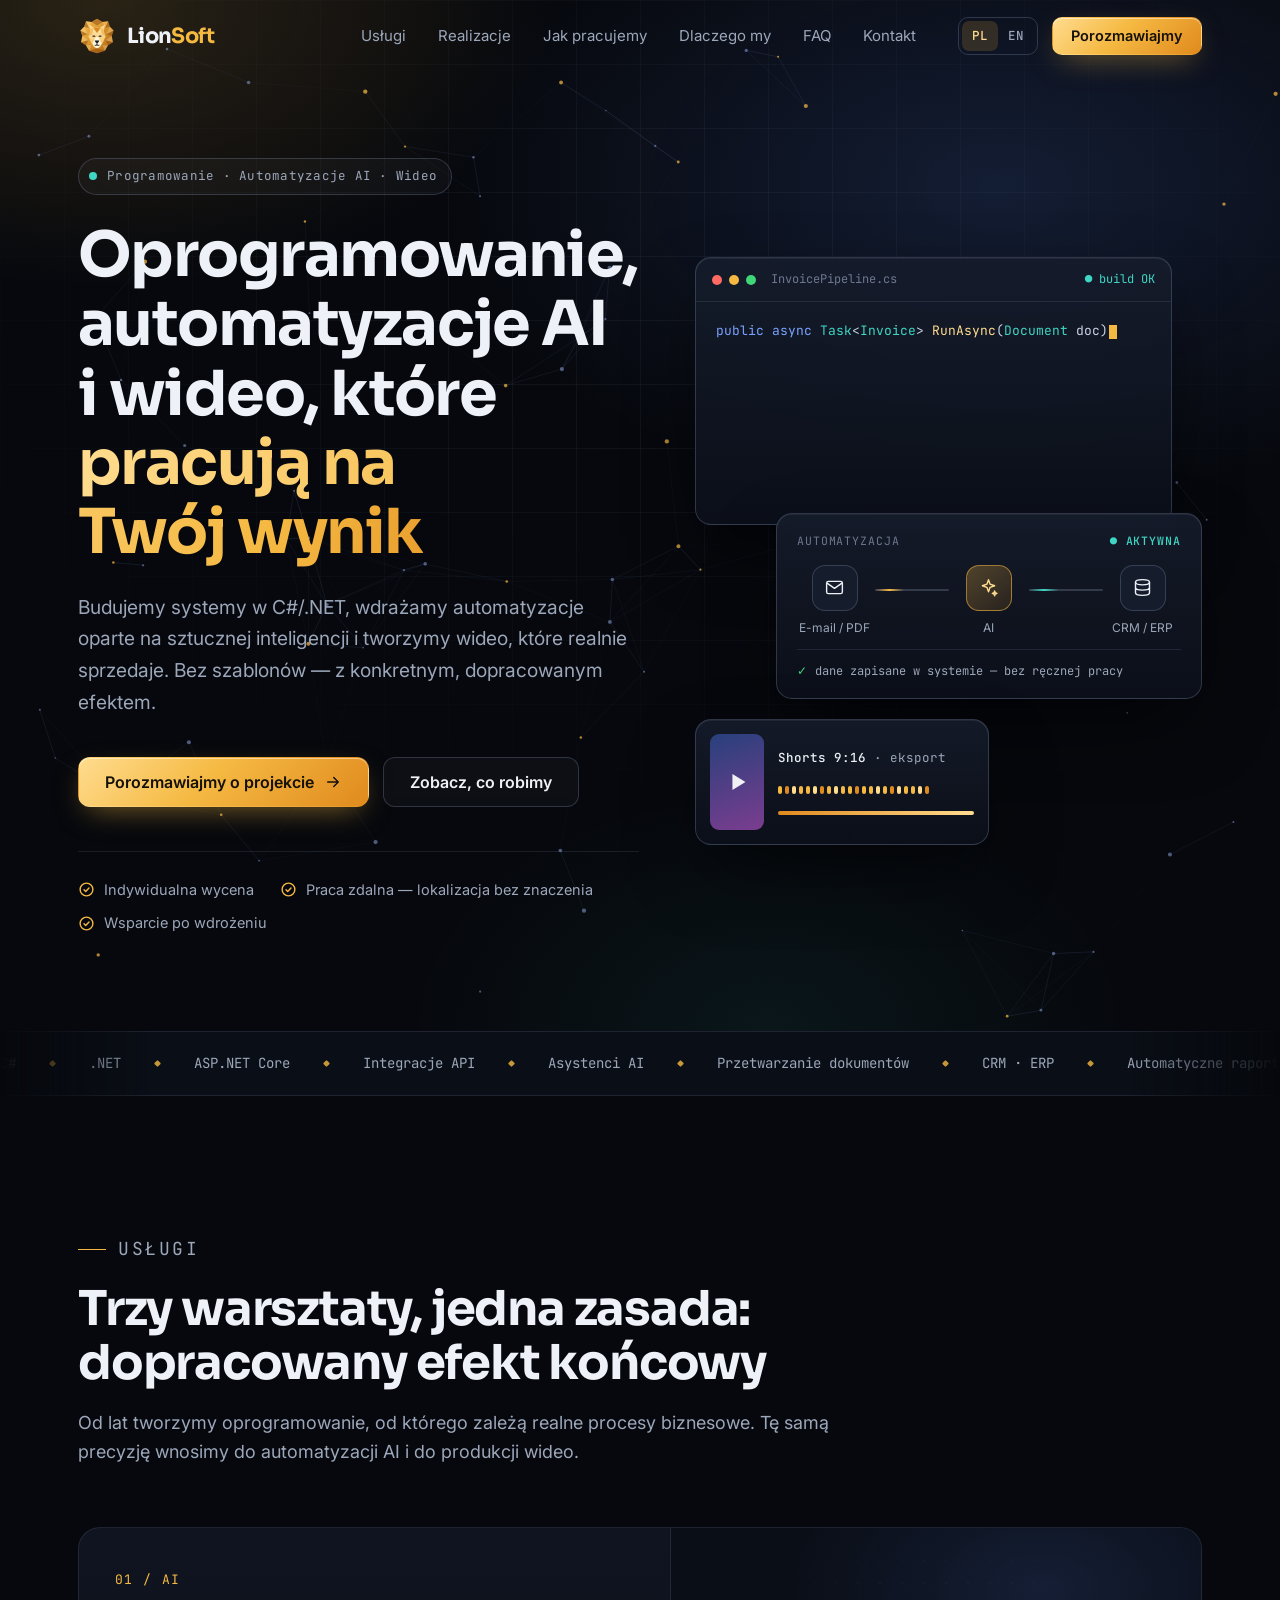
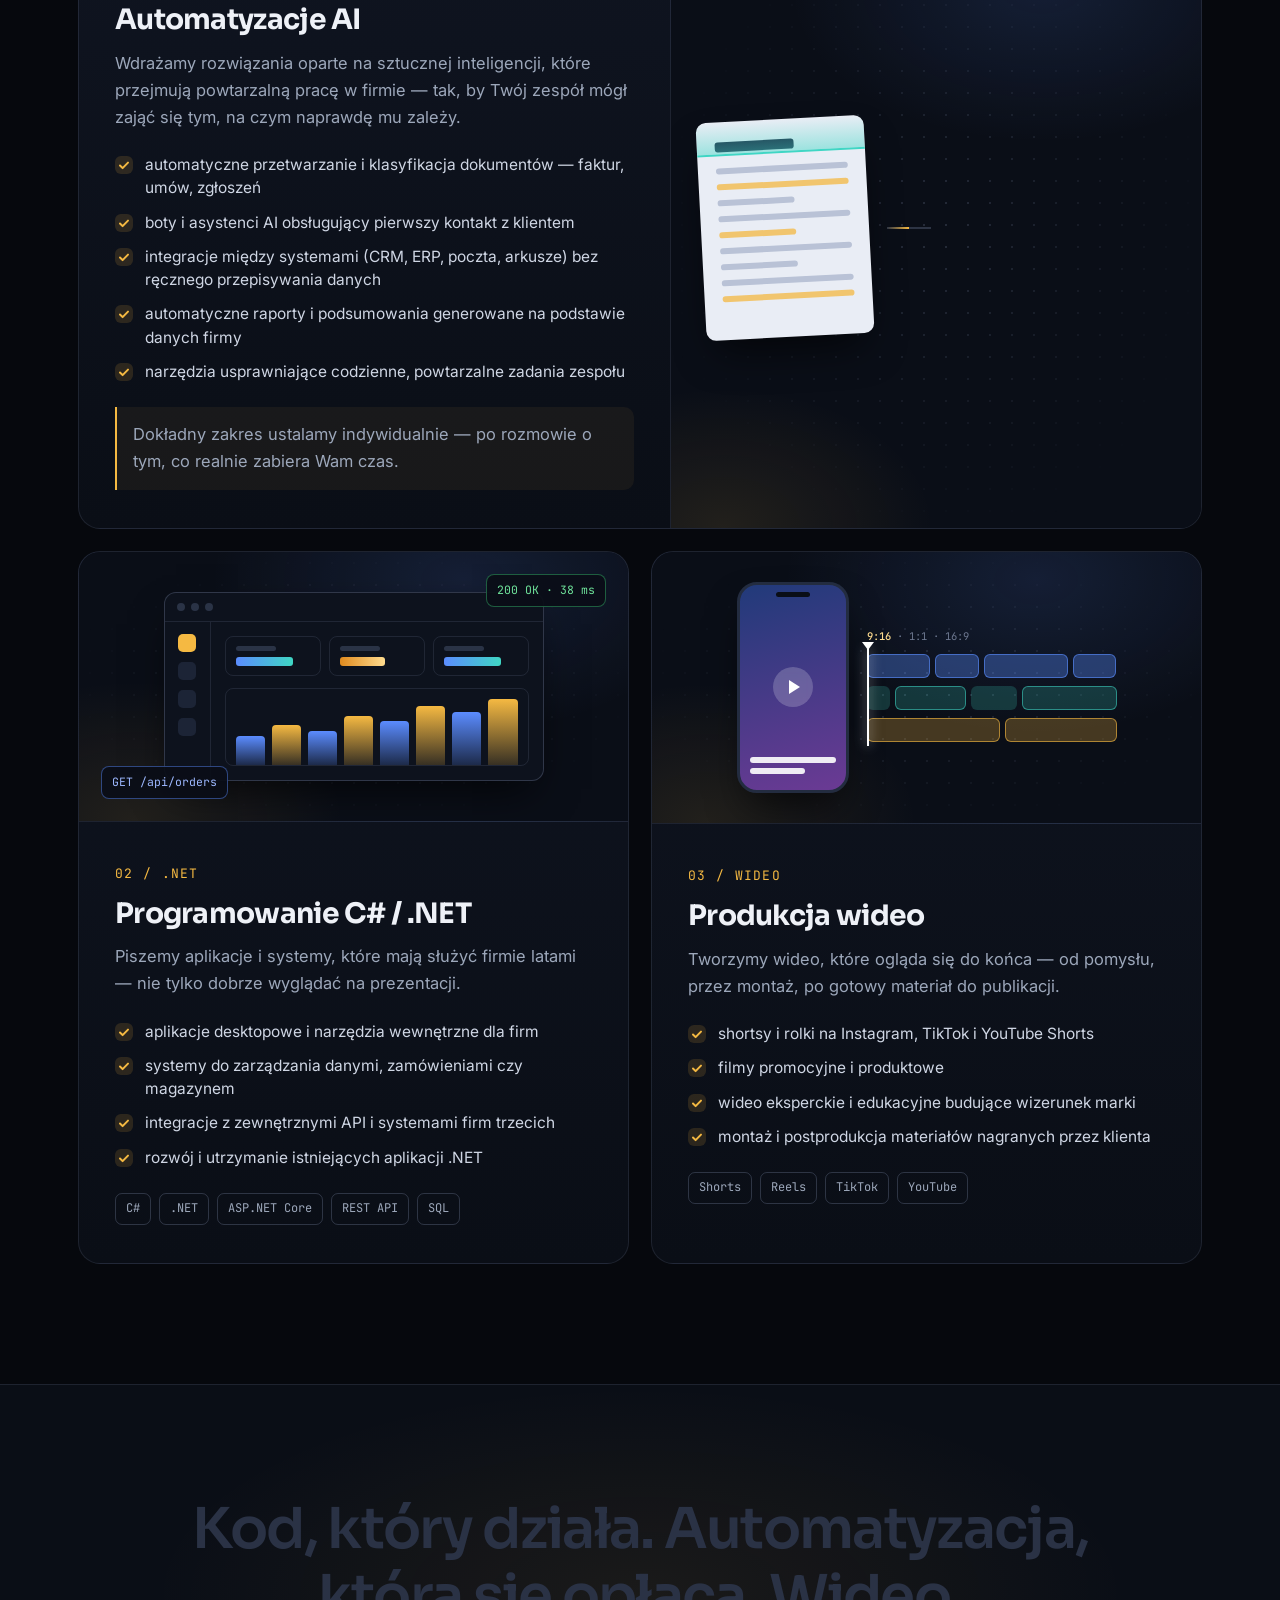
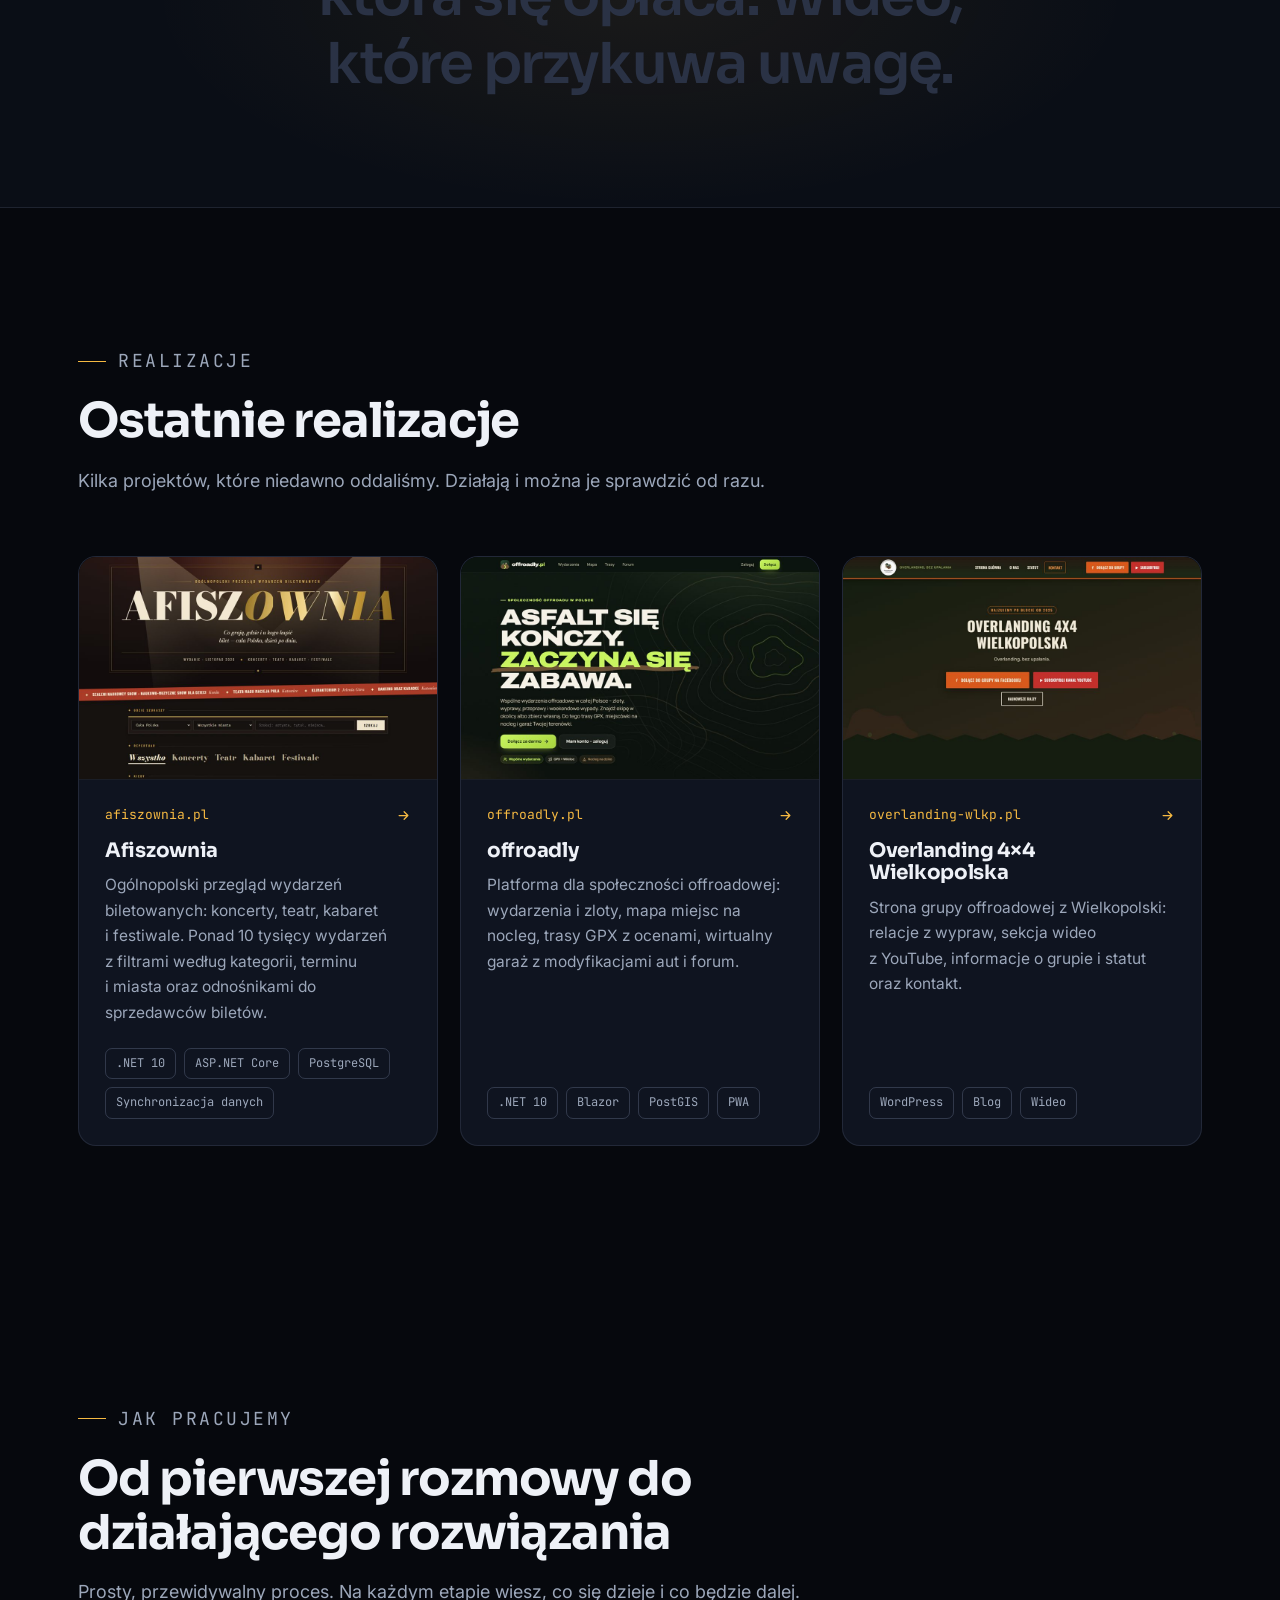
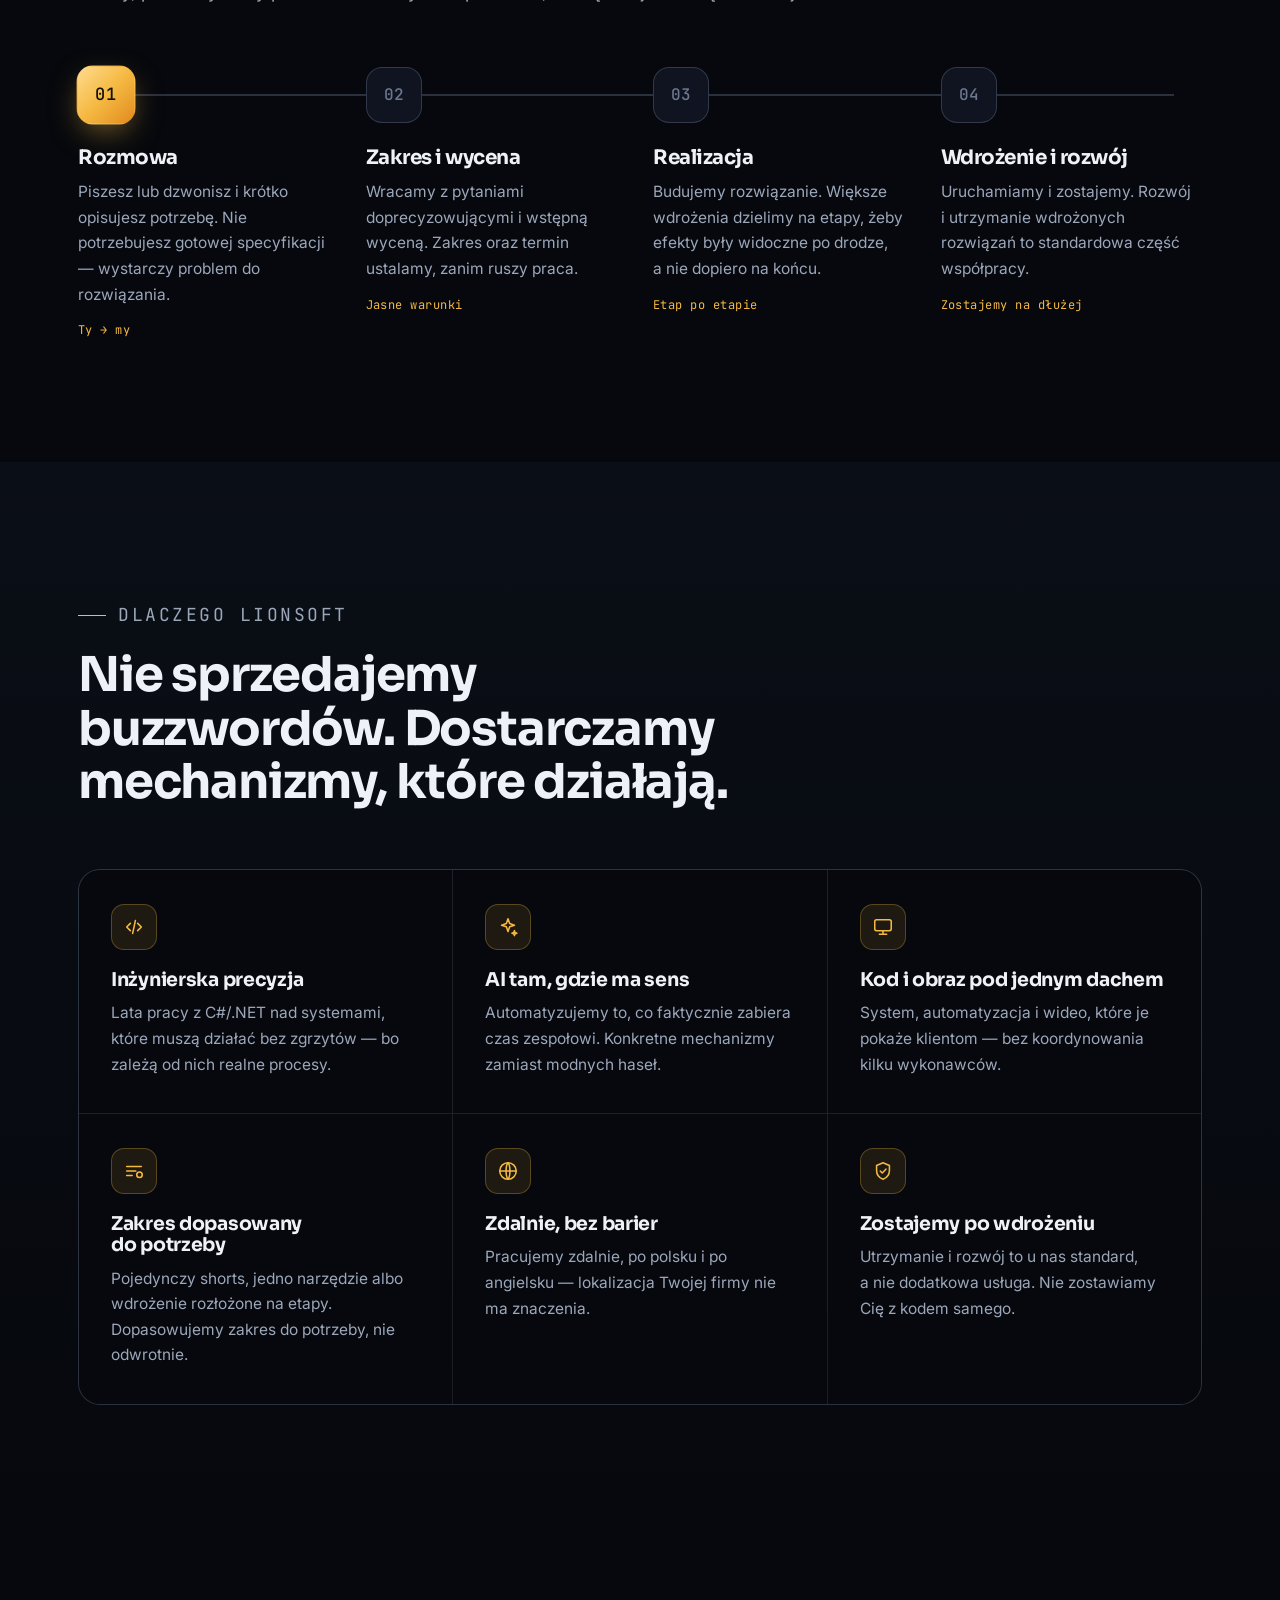
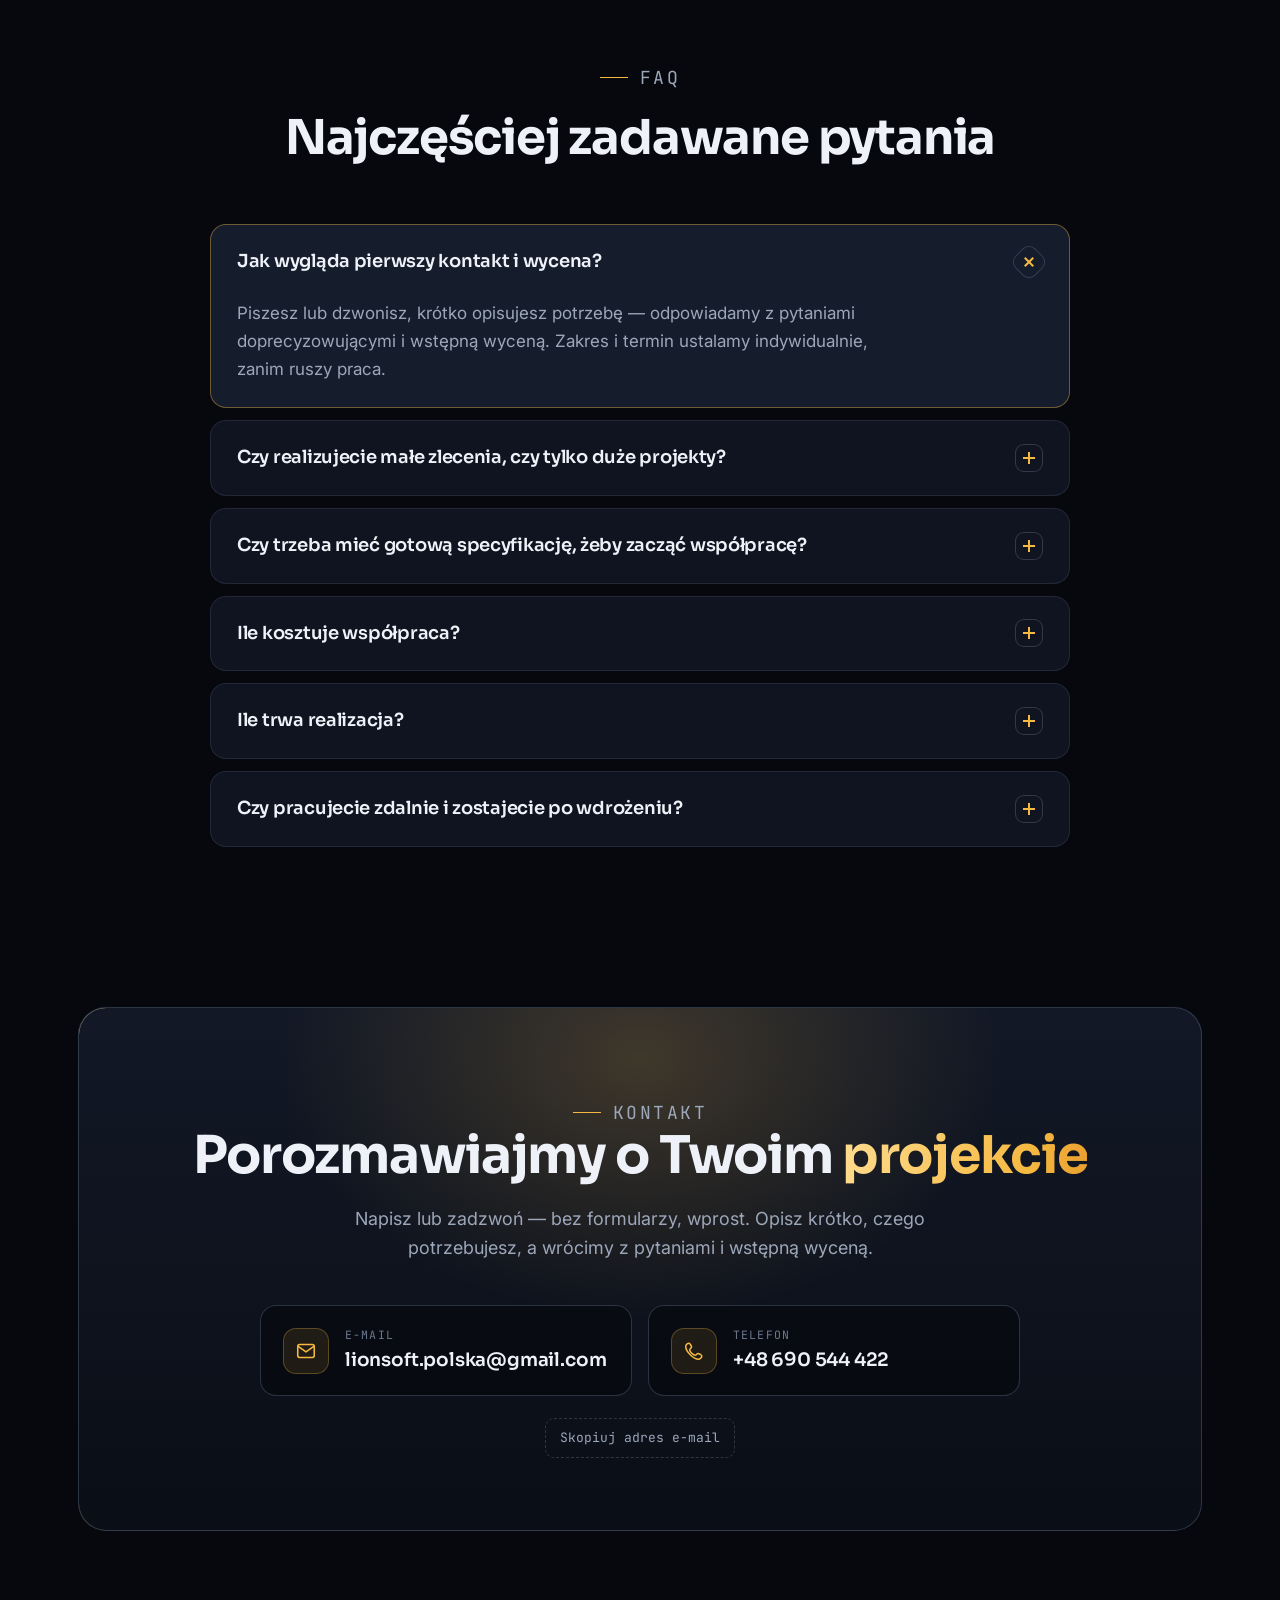
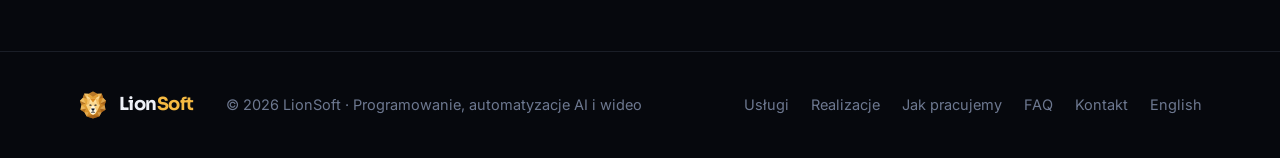
==== commit 0e2721f9: "Merge branch 'realizacje'" ====
--- a/site/index.html
+++ b/site/index.html
@@ -108,6 +108,7 @@
     <a class="brand" href="#top" aria-label="LionSoft — strona główna"><svg><use href="#mark"/></svg><span>Lion<b>Soft</b></span></a>
     <nav class="nav-links" id="navLinks" aria-label="Główna nawigacja">
       <a href="#uslugi">Usługi</a>
+      <a href="#realizacje">Realizacje</a>
       <a href="#proces">Jak pracujemy</a>
       <a href="#dlaczego">Dlaczego my</a>
       <a href="#faq">FAQ</a>
@@ -281,6 +282,39 @@
   </div>
 </section>
 
+<section class="section" id="realizacje">
+  <div class="wrap">
+    <div class="head" data-r>
+      <p class="eyebrow">Realizacje</p>
+      <h2>Ostatnie realizacje</h2>
+      <p>Kilka projektów, które niedawno oddaliśmy. Działają i&nbsp;można je sprawdzić od razu.</p>
+    </div>
+    <ul class="work">
+      <li data-r><a class="proj" href="https://afiszownia.pl" target="_blank" rel="noopener">
+        <span class="shot"><img src="img/work/afiszownia.jpg" width="960" height="600" loading="lazy" decoding="async" alt="Strona główna afiszownia.pl"></span>
+        <span class="proj-in"><span class="proj-dom">afiszownia.pl<svg><use href="#arrow"/></svg></span>
+        <h3>Afiszownia</h3>
+        <p>Ogólnopolski przegląd wydarzeń biletowanych: koncerty, teatr, kabaret i&nbsp;festiwale. Ponad 10&nbsp;tysięcy wydarzeń z&nbsp;filtrami według kategorii, terminu i&nbsp;miasta oraz odnośnikami do sprzedawców biletów.</p>
+        <ul class="tags"><li>.NET 10</li><li>ASP.NET Core</li><li>PostgreSQL</li><li>Synchronizacja danych</li></ul></span>
+      </a></li>
+      <li data-r><a class="proj" href="https://offroadly.pl" target="_blank" rel="noopener">
+        <span class="shot"><img src="img/work/offroadly.jpg" width="960" height="600" loading="lazy" decoding="async" alt="Strona główna offroadly.pl"></span>
+        <span class="proj-in"><span class="proj-dom">offroadly.pl<svg><use href="#arrow"/></svg></span>
+        <h3>offroadly</h3>
+        <p>Platforma dla społeczności offroadowej: wydarzenia i&nbsp;zloty, mapa miejsc na nocleg, trasy GPX z&nbsp;ocenami, wirtualny garaż z&nbsp;modyfikacjami aut i&nbsp;forum.</p>
+        <ul class="tags"><li>.NET 10</li><li>Blazor</li><li>PostGIS</li><li>PWA</li></ul></span>
+      </a></li>
+      <li data-r><a class="proj" href="https://overlanding-wlkp.pl" target="_blank" rel="noopener">
+        <span class="shot"><img src="img/work/overlanding-wlkp.jpg" width="960" height="600" loading="lazy" decoding="async" alt="Strona główna overlanding-wlkp.pl"></span>
+        <span class="proj-in"><span class="proj-dom">overlanding-wlkp.pl<svg><use href="#arrow"/></svg></span>
+        <h3>Overlanding 4×4 Wielkopolska</h3>
+        <p>Strona grupy offroadowej z&nbsp;Wielkopolski: relacje z&nbsp;wypraw, sekcja wideo z&nbsp;YouTube, informacje o&nbsp;grupie i&nbsp;statut oraz kontakt.</p>
+        <ul class="tags"><li>WordPress</li><li>Blog</li><li>Wideo</li></ul></span>
+      </a></li>
+    </ul>
+  </div>
+</section>
+
 <section class="section" id="proces">
   <div class="wrap">
     <div class="head" data-r>
@@ -362,7 +396,7 @@
     <a class="brand" href="#top"><svg><use href="#mark"/></svg><span>Lion<b>Soft</b></span></a>
     <span>© <span id="year">2026</span> LionSoft · Programowanie, automatyzacje AI i wideo</span>
     <nav aria-label="Stopka">
-      <a href="#uslugi">Usługi</a><a href="#proces">Jak pracujemy</a><a href="#faq">FAQ</a><a href="#kontakt">Kontakt</a><a href="en/" lang="en" hreflang="en">English</a>
+      <a href="#uslugi">Usługi</a><a href="#realizacje">Realizacje</a><a href="#proces">Jak pracujemy</a><a href="#faq">FAQ</a><a href="#kontakt">Kontakt</a><a href="en/" lang="en" hreflang="en">English</a>
     </nav>
   </div>
 </footer>
--- a/site/styles.css
+++ b/site/styles.css
@@ -405,6 +405,20 @@
 .js [data-r="scale"]{transform:scale(.94)}
 .js [data-r].in{opacity:1;transform:none}
 
+.work{display:grid;grid-template-columns:repeat(3,minmax(0,1fr));gap:22px}
+.proj{display:flex;flex-direction:column;height:100%;background:var(--surface);border:1px solid var(--line);border-radius:var(--r);overflow:hidden;color:inherit;text-decoration:none;transition:transform .4s var(--ease),border-color .3s}
+.shot{display:block;position:relative;aspect-ratio:16/10;overflow:hidden;border-bottom:1px solid var(--line);background:var(--bg)}
+.shot img{display:block;width:100%;height:100%;object-fit:cover;object-position:top;transition:transform .7s var(--ease)}
+.proj:hover .shot img{transform:scale(1.04)}
+.proj-in{display:flex;flex-direction:column;flex:1;padding:24px 26px 26px}
+.proj:hover,.proj:focus-visible{transform:translateY(-4px);border-color:rgba(245,185,66,.45)}
+.proj-dom{font-family:var(--font-mono);font-size:13px;color:var(--gold);display:flex;align-items:center;gap:8px;margin-bottom:14px}
+.proj-dom svg{width:15px;height:15px;margin-left:auto;transition:transform .3s var(--ease)}
+.proj:hover .proj-dom svg{transform:translateX(3px)}
+.proj h3{font-size:20px;margin-bottom:10px;letter-spacing:-.015em}
+.proj p{color:var(--muted);font-size:15.5px}
+.proj .tags{margin-top:auto;padding-top:22px}
+
 /* ===== Responsywność ===== */
 @media (max-width:1040px){
   .hero-grid{grid-template-columns:minmax(0,1fr);gap:64px}
@@ -412,6 +426,7 @@
   .steps ol{grid-template-columns:repeat(2,minmax(0,1fr));gap:44px 26px}
   .rail{display:none}
   .why{grid-template-columns:repeat(2,minmax(0,1fr))}
+  .work{grid-template-columns:1fr}
   .svc.feature{flex-direction:column}
   .svc.feature .art{order:-1;border-left:0;border-bottom:1px solid var(--line);min-height:270px}
 }
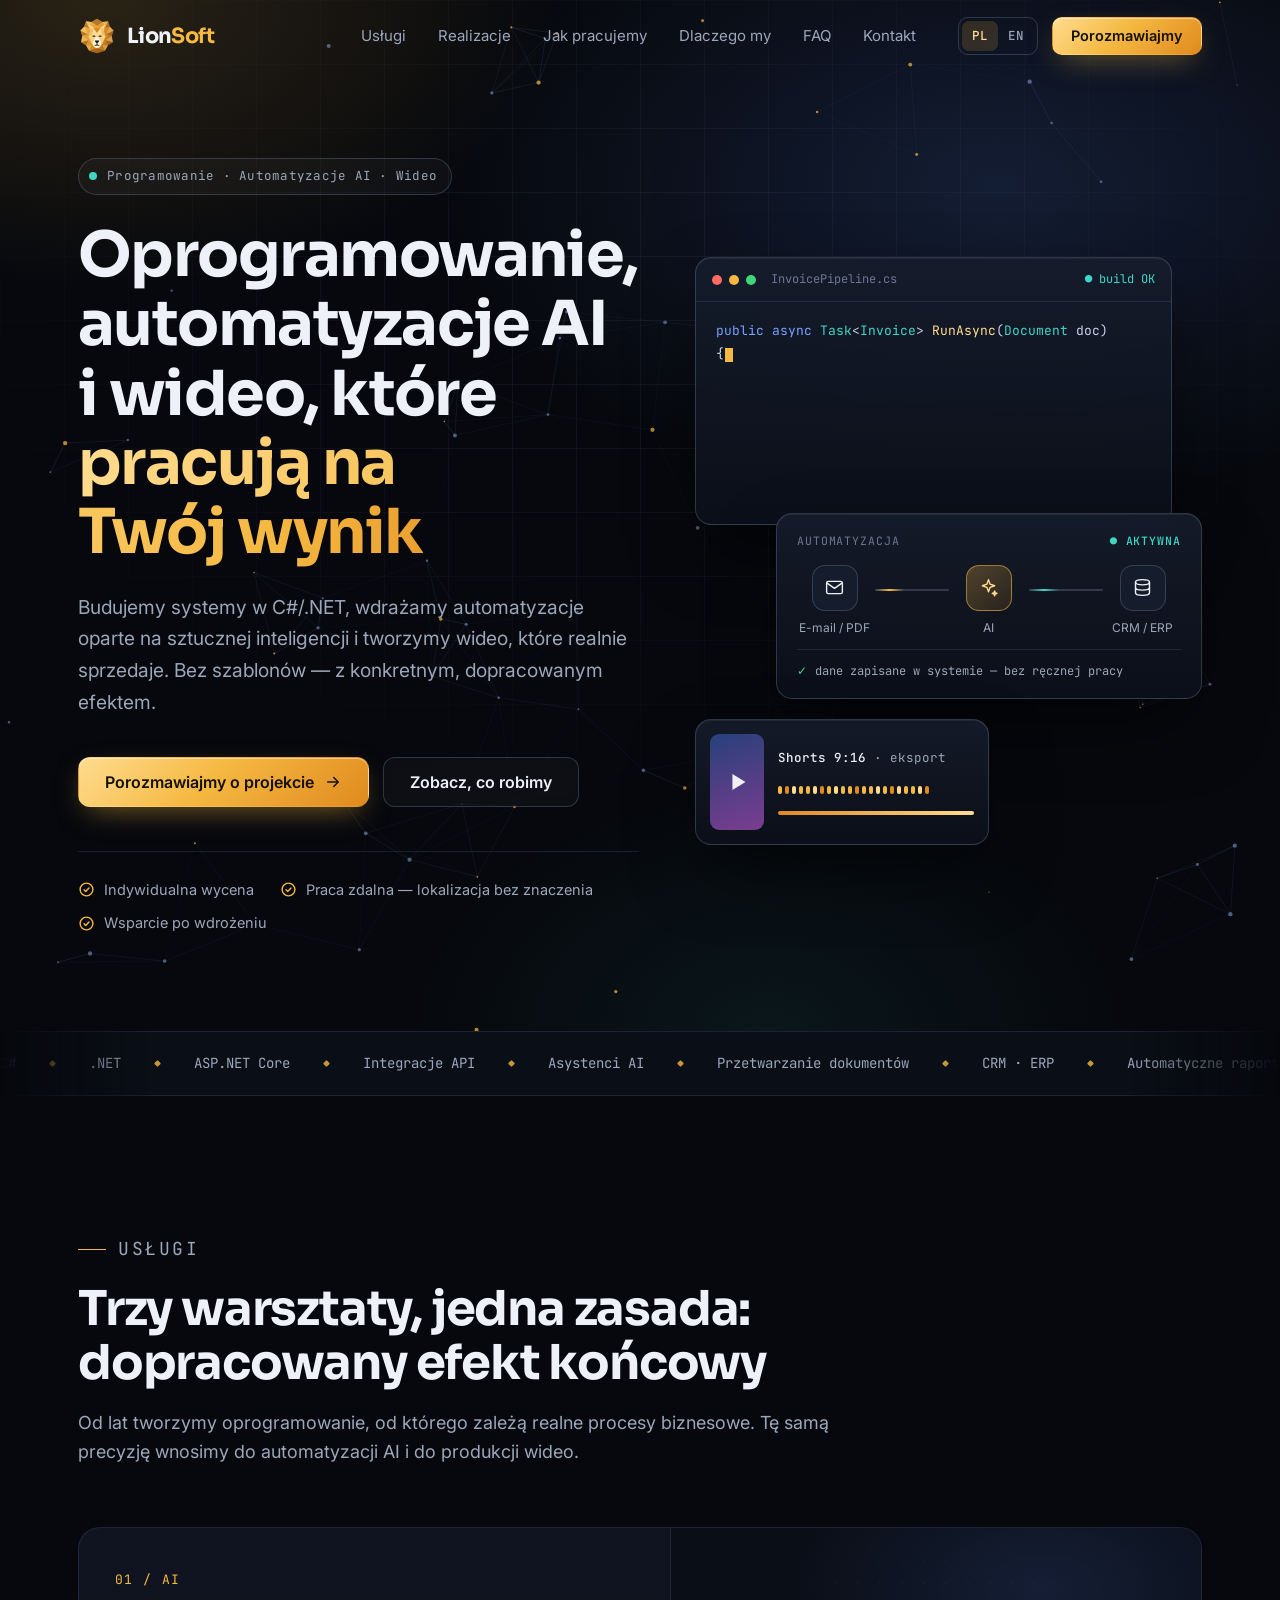
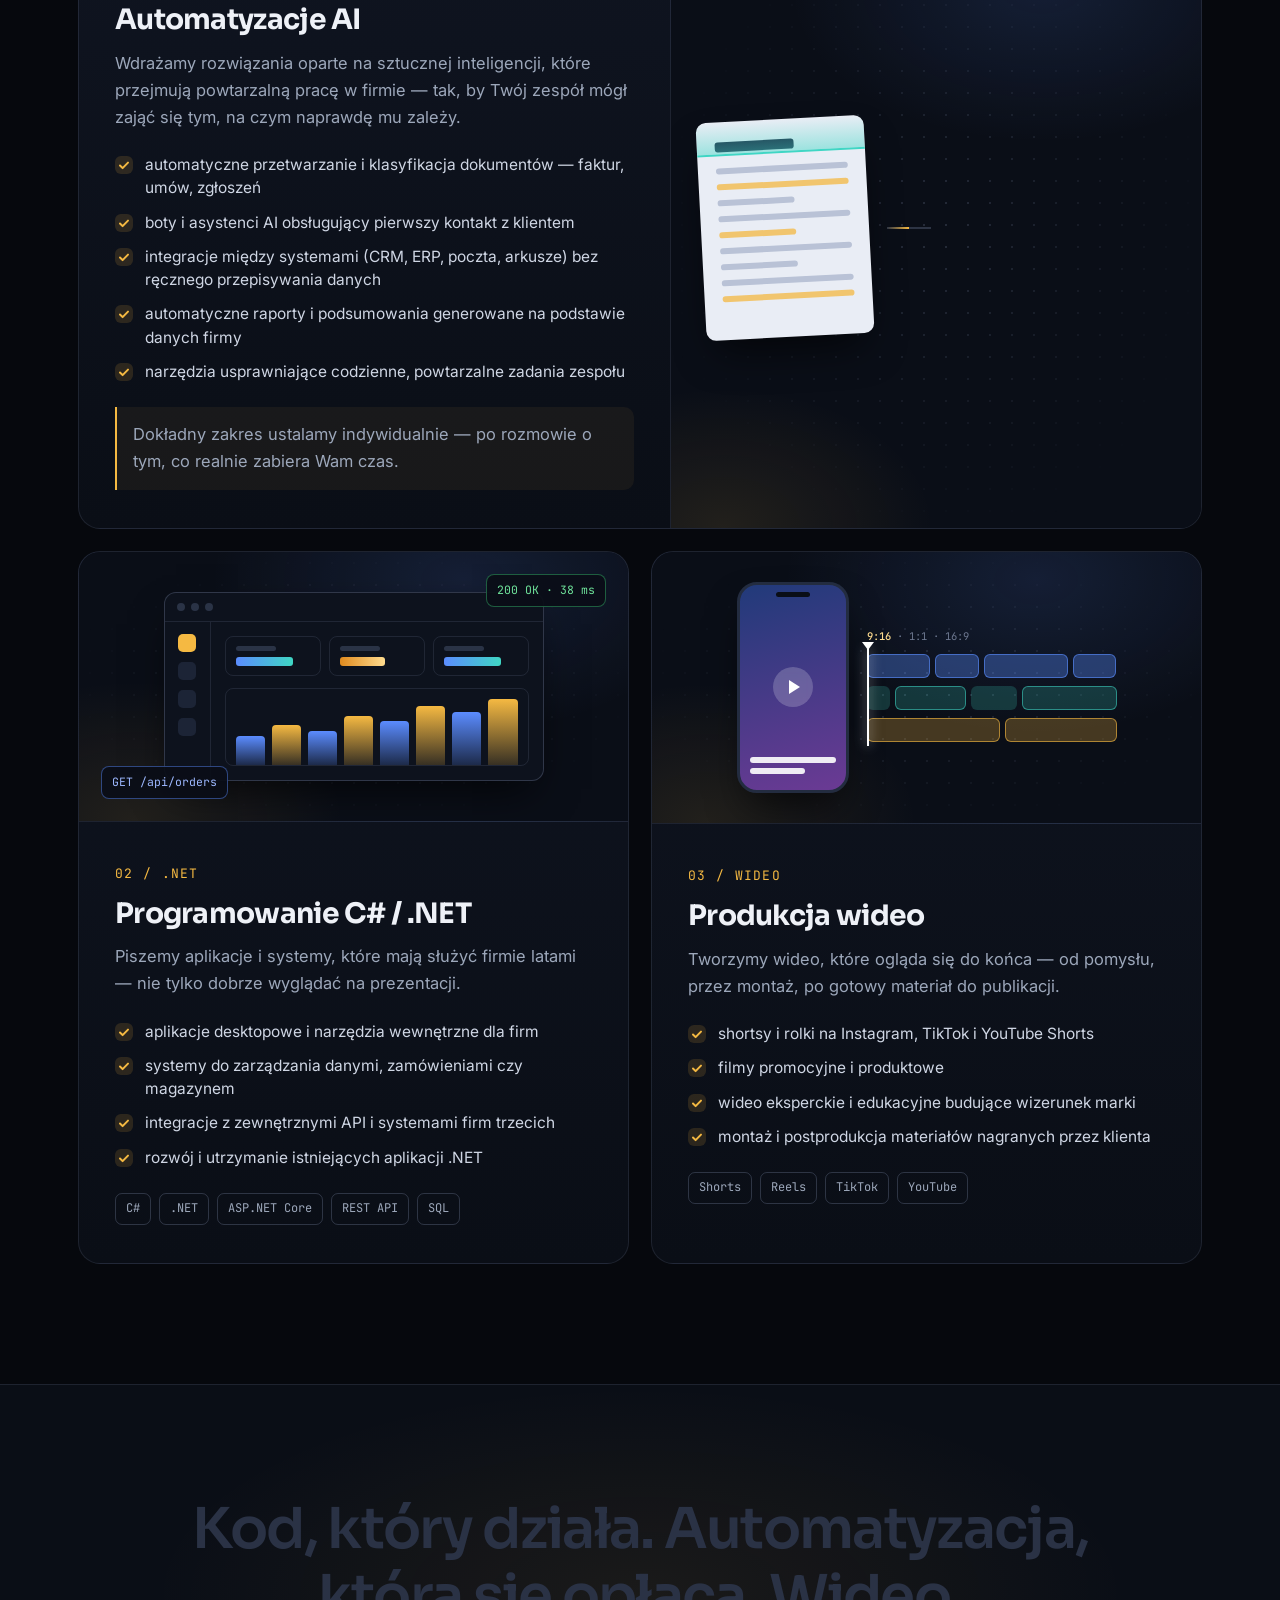
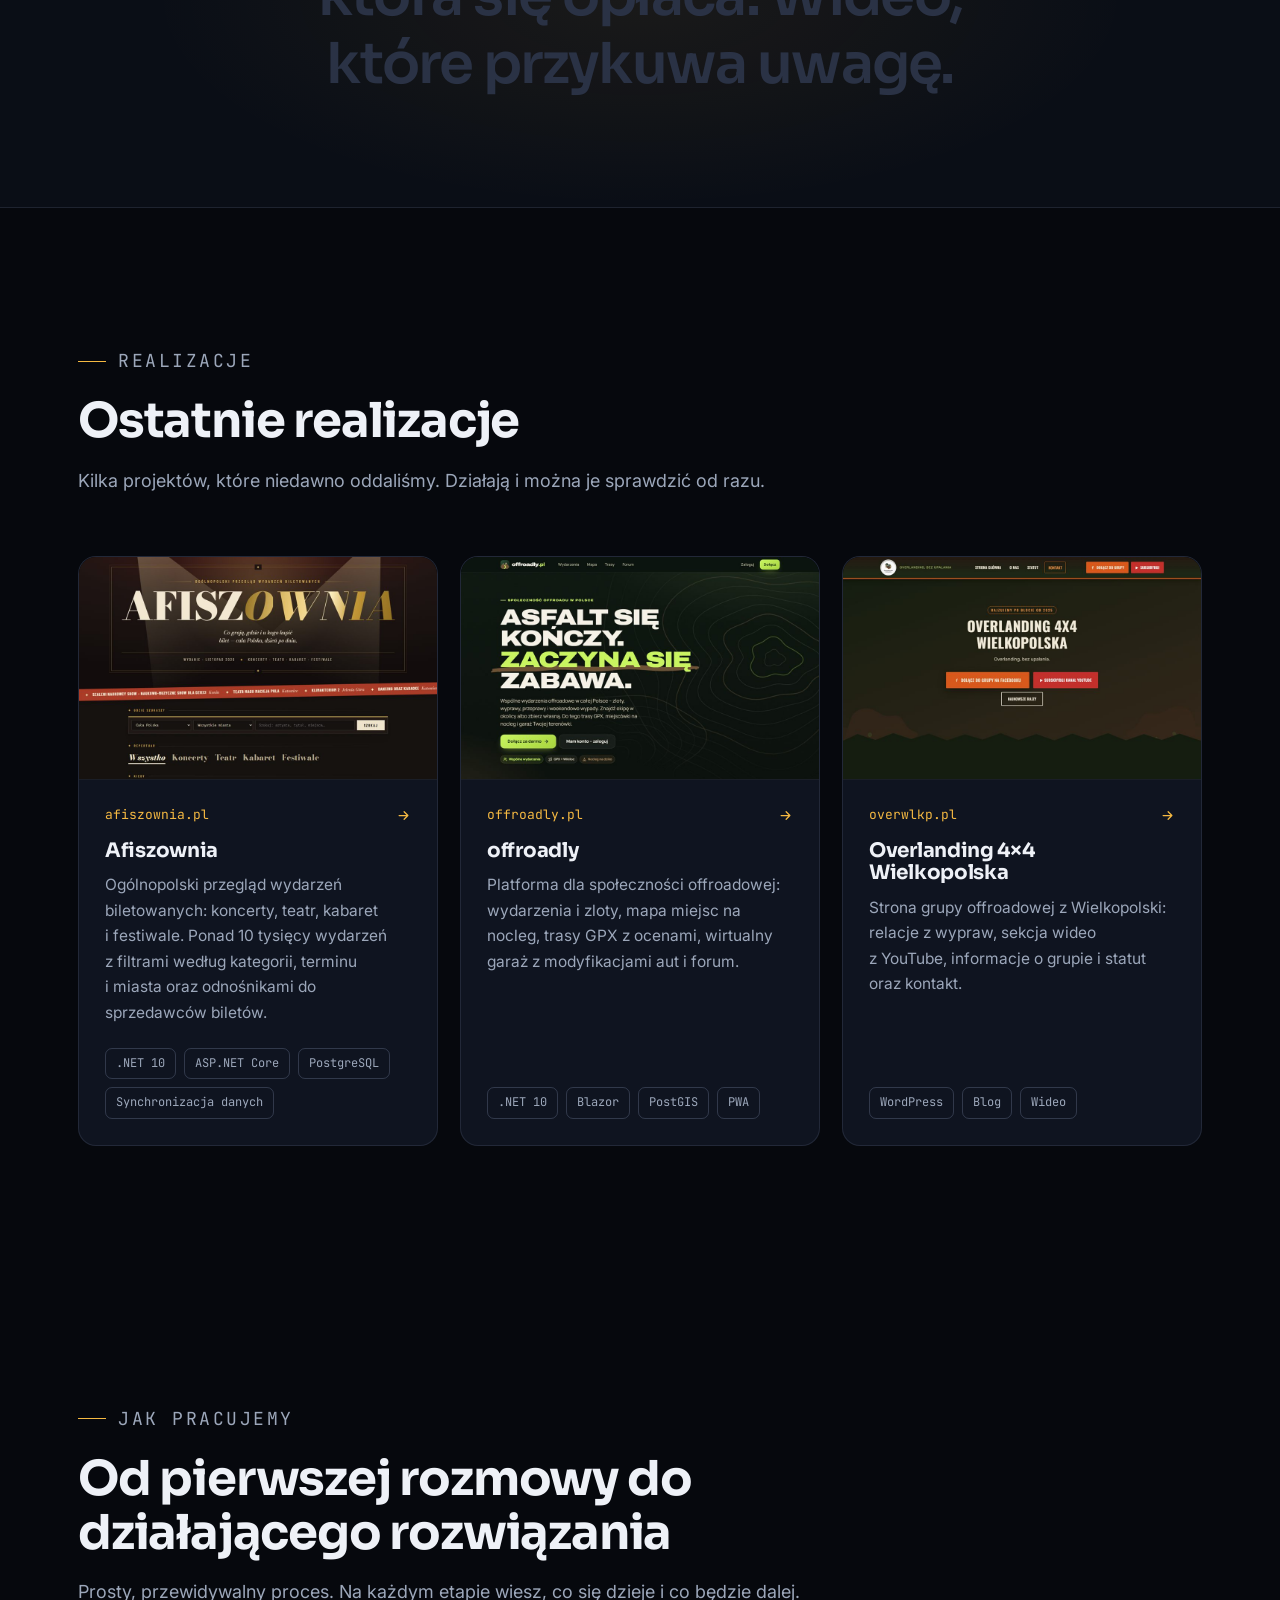
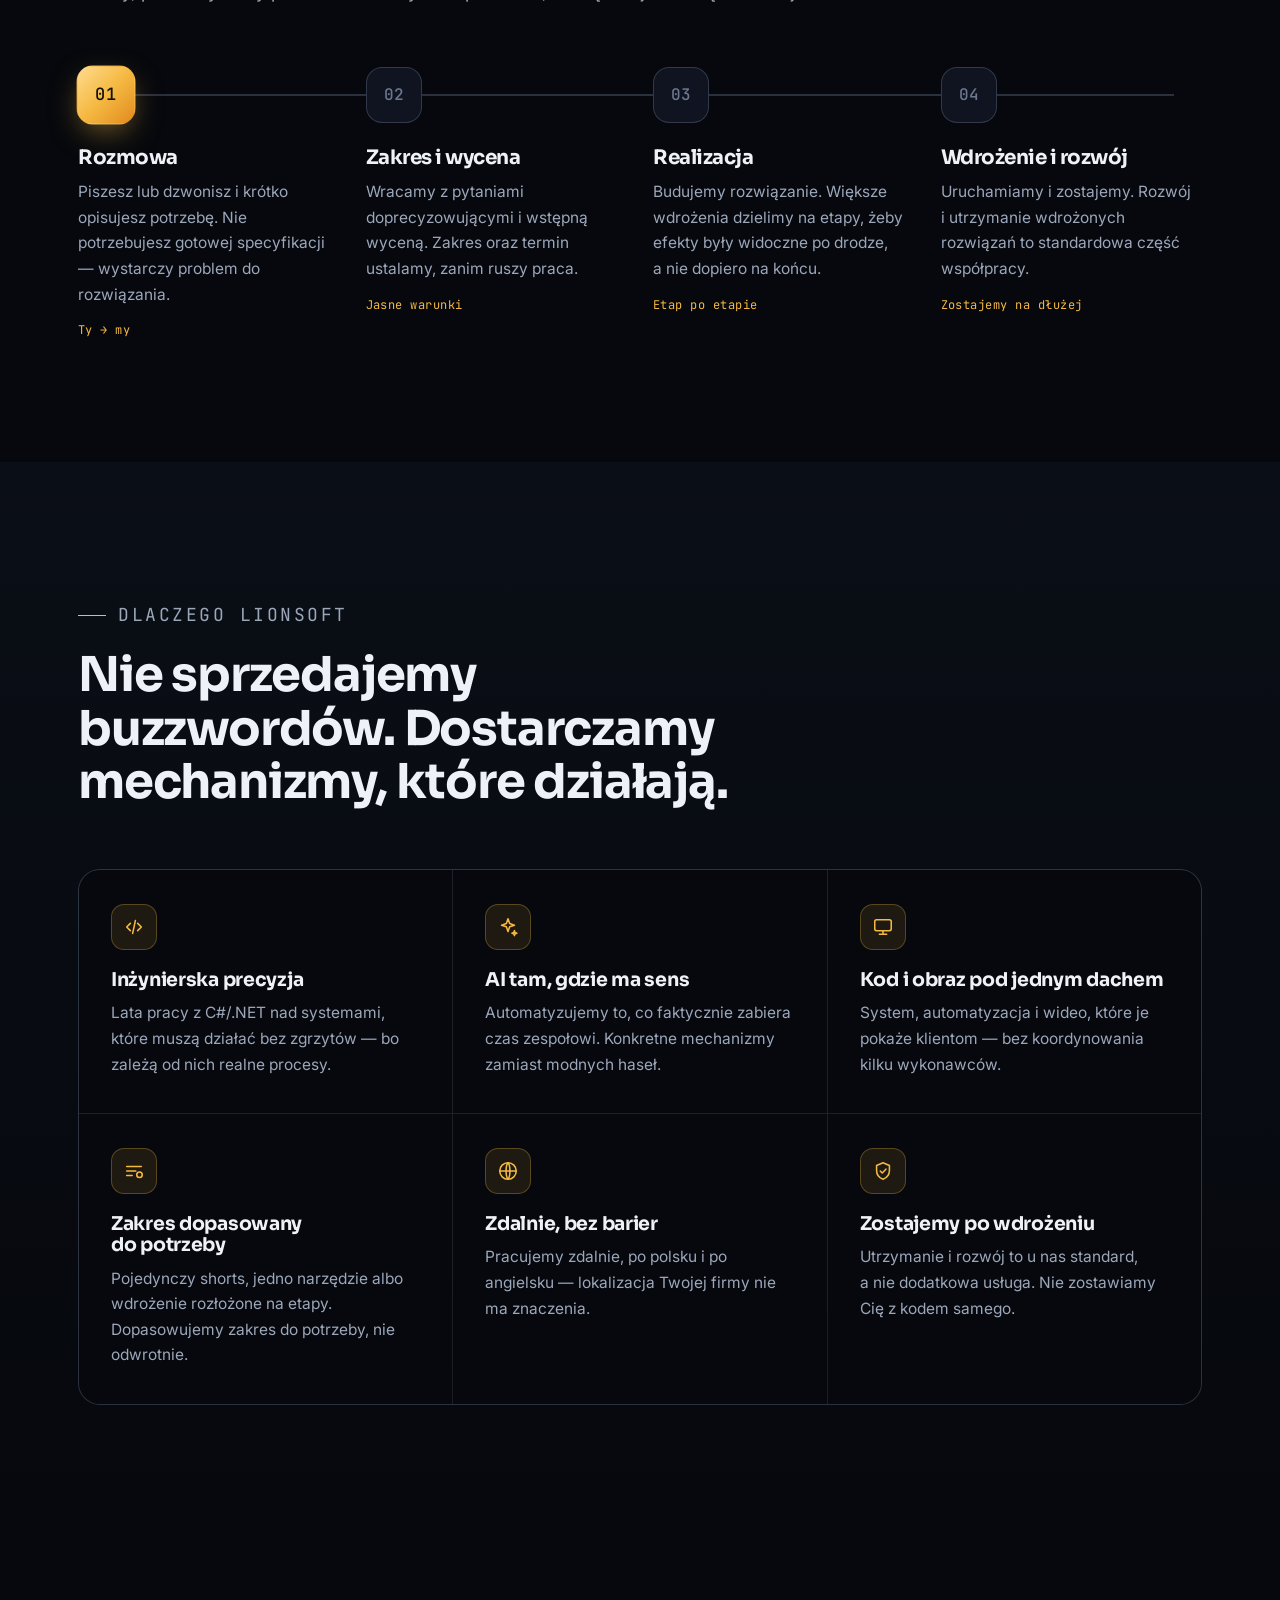
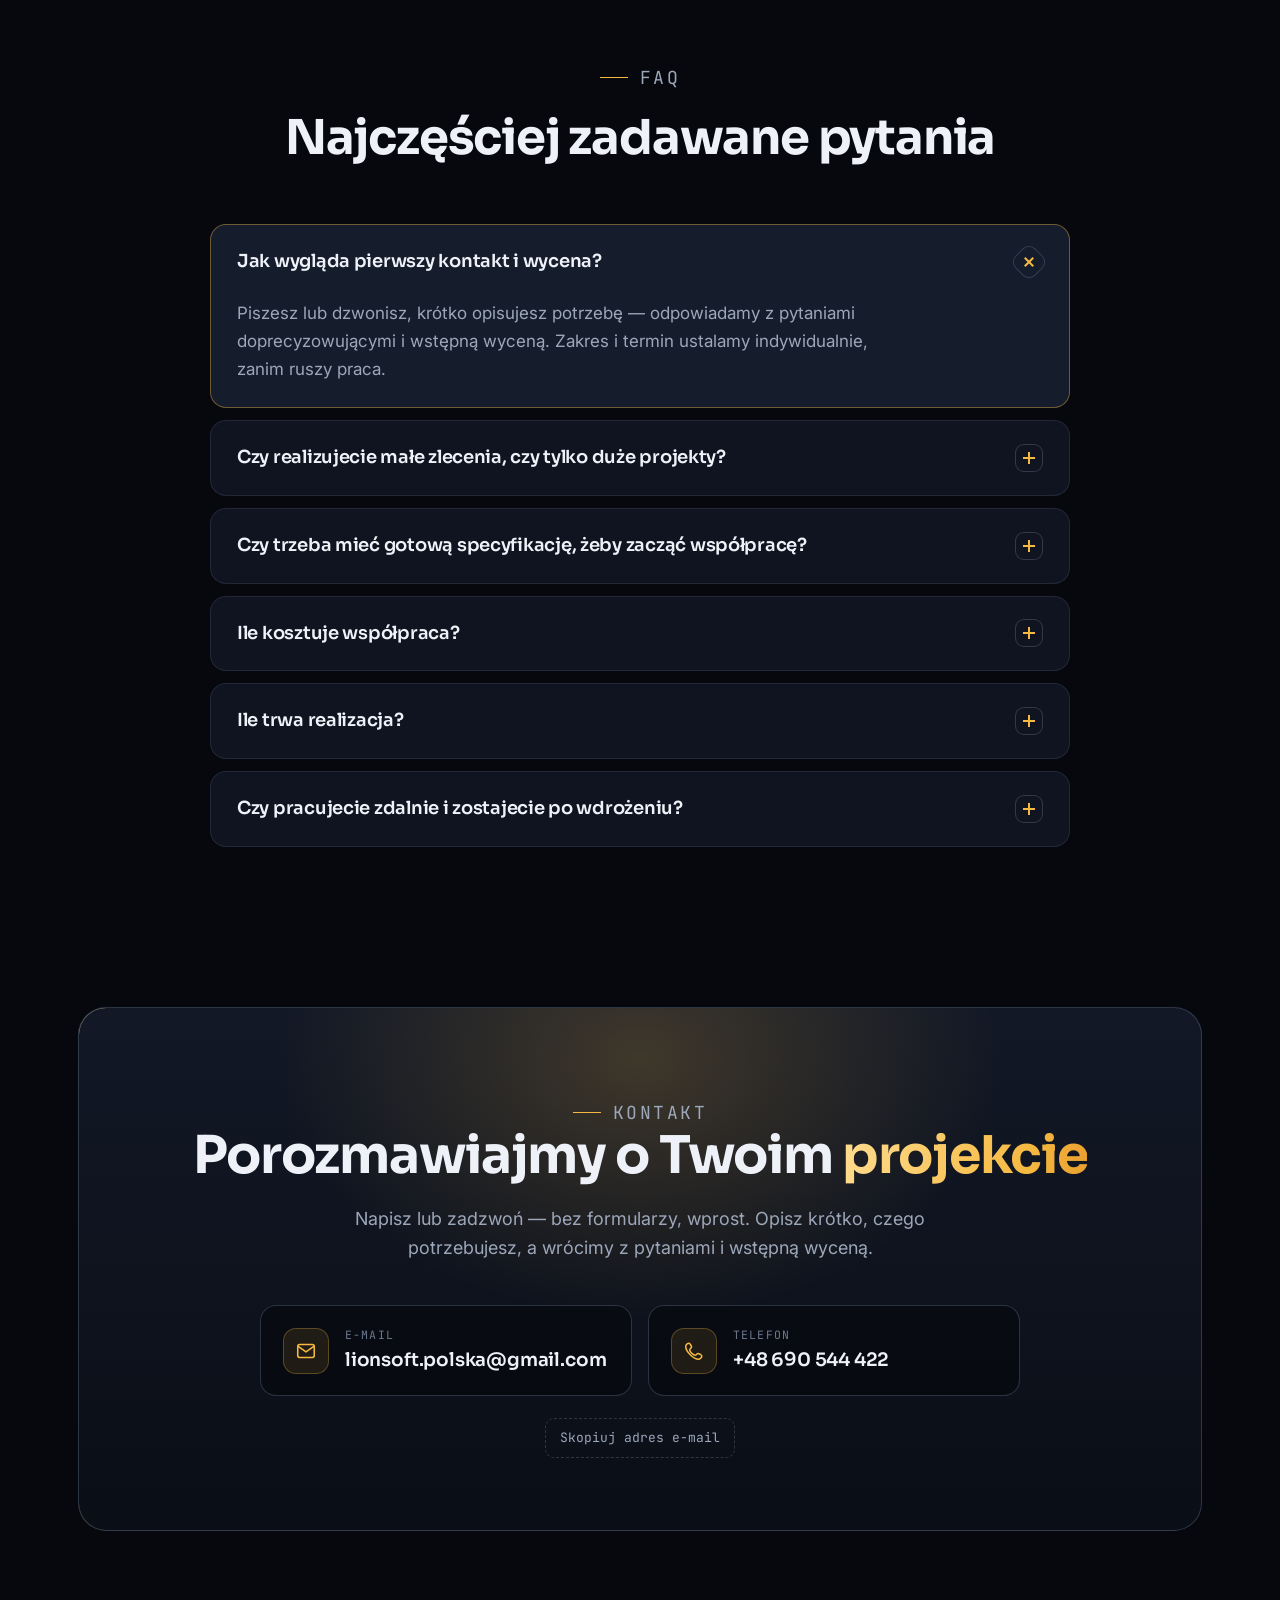
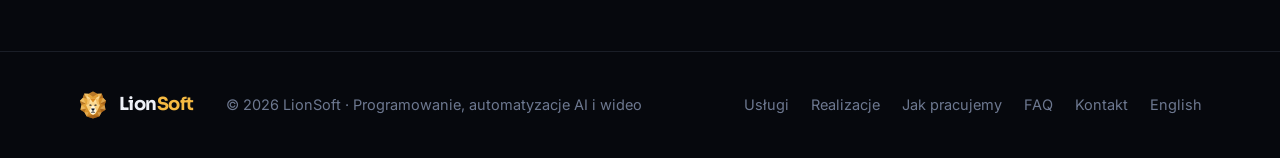
==== commit b3898ed7: "Nowa domena overwlkp.pl w realizacjach Co-Authored-By: Claude Opus 5.5 <noreply@anthropic.com>" ====
--- a/site/index.html
+++ b/site/index.html
@@ -304,9 +304,9 @@
         <p>Platforma dla społeczności offroadowej: wydarzenia i&nbsp;zloty, mapa miejsc na nocleg, trasy GPX z&nbsp;ocenami, wirtualny garaż z&nbsp;modyfikacjami aut i&nbsp;forum.</p>
         <ul class="tags"><li>.NET 10</li><li>Blazor</li><li>PostGIS</li><li>PWA</li></ul></span>
       </a></li>
-      <li data-r><a class="proj" href="https://overlanding-wlkp.pl" target="_blank" rel="noopener">
-        <span class="shot"><img src="img/work/overlanding-wlkp.jpg" width="960" height="600" loading="lazy" decoding="async" alt="Strona główna overlanding-wlkp.pl"></span>
-        <span class="proj-in"><span class="proj-dom">overlanding-wlkp.pl<svg><use href="#arrow"/></svg></span>
+      <li data-r><a class="proj" href="https://overwlkp.pl" target="_blank" rel="noopener">
+        <span class="shot"><img src="img/work/overlanding-wlkp.jpg" width="960" height="600" loading="lazy" decoding="async" alt="Strona główna overwlkp.pl"></span>
+        <span class="proj-in"><span class="proj-dom">overwlkp.pl<svg><use href="#arrow"/></svg></span>
         <h3>Overlanding 4×4 Wielkopolska</h3>
         <p>Strona grupy offroadowej z&nbsp;Wielkopolski: relacje z&nbsp;wypraw, sekcja wideo z&nbsp;YouTube, informacje o&nbsp;grupie i&nbsp;statut oraz kontakt.</p>
         <ul class="tags"><li>WordPress</li><li>Blog</li><li>Wideo</li></ul></span>
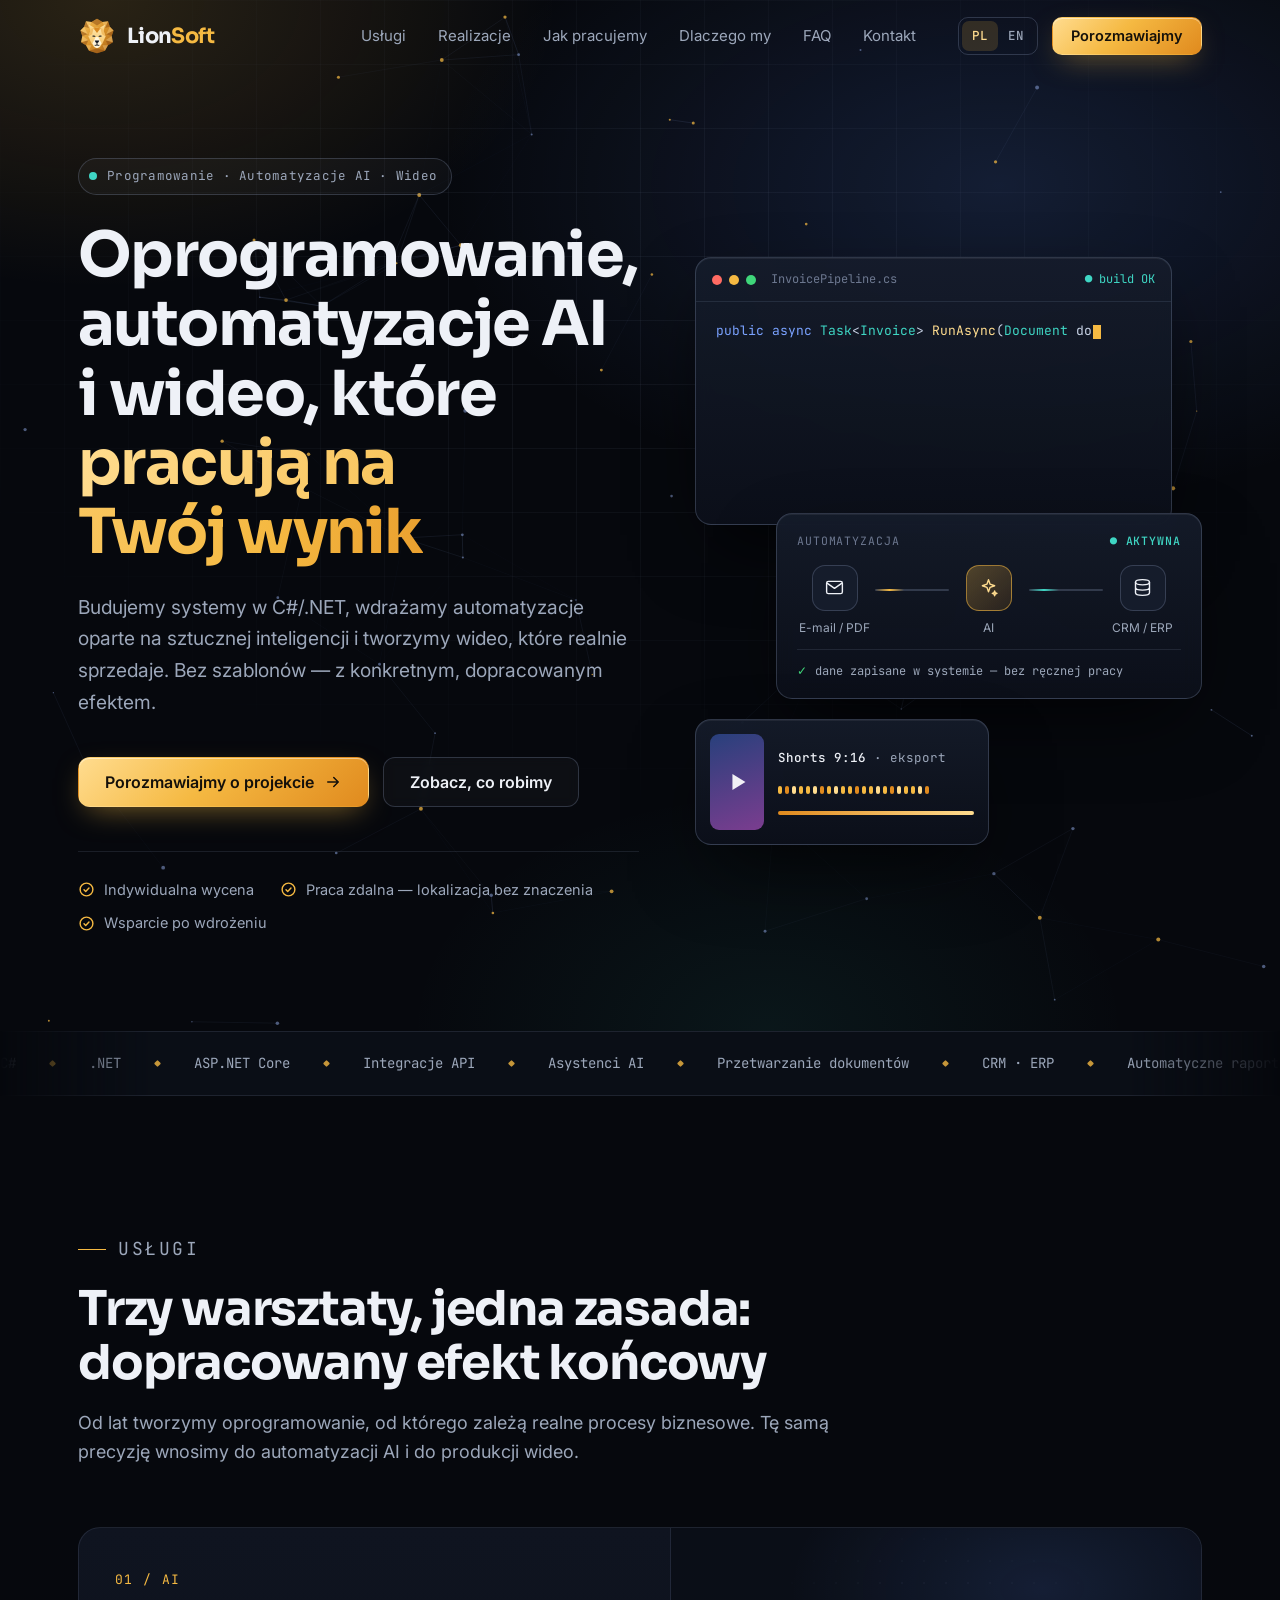
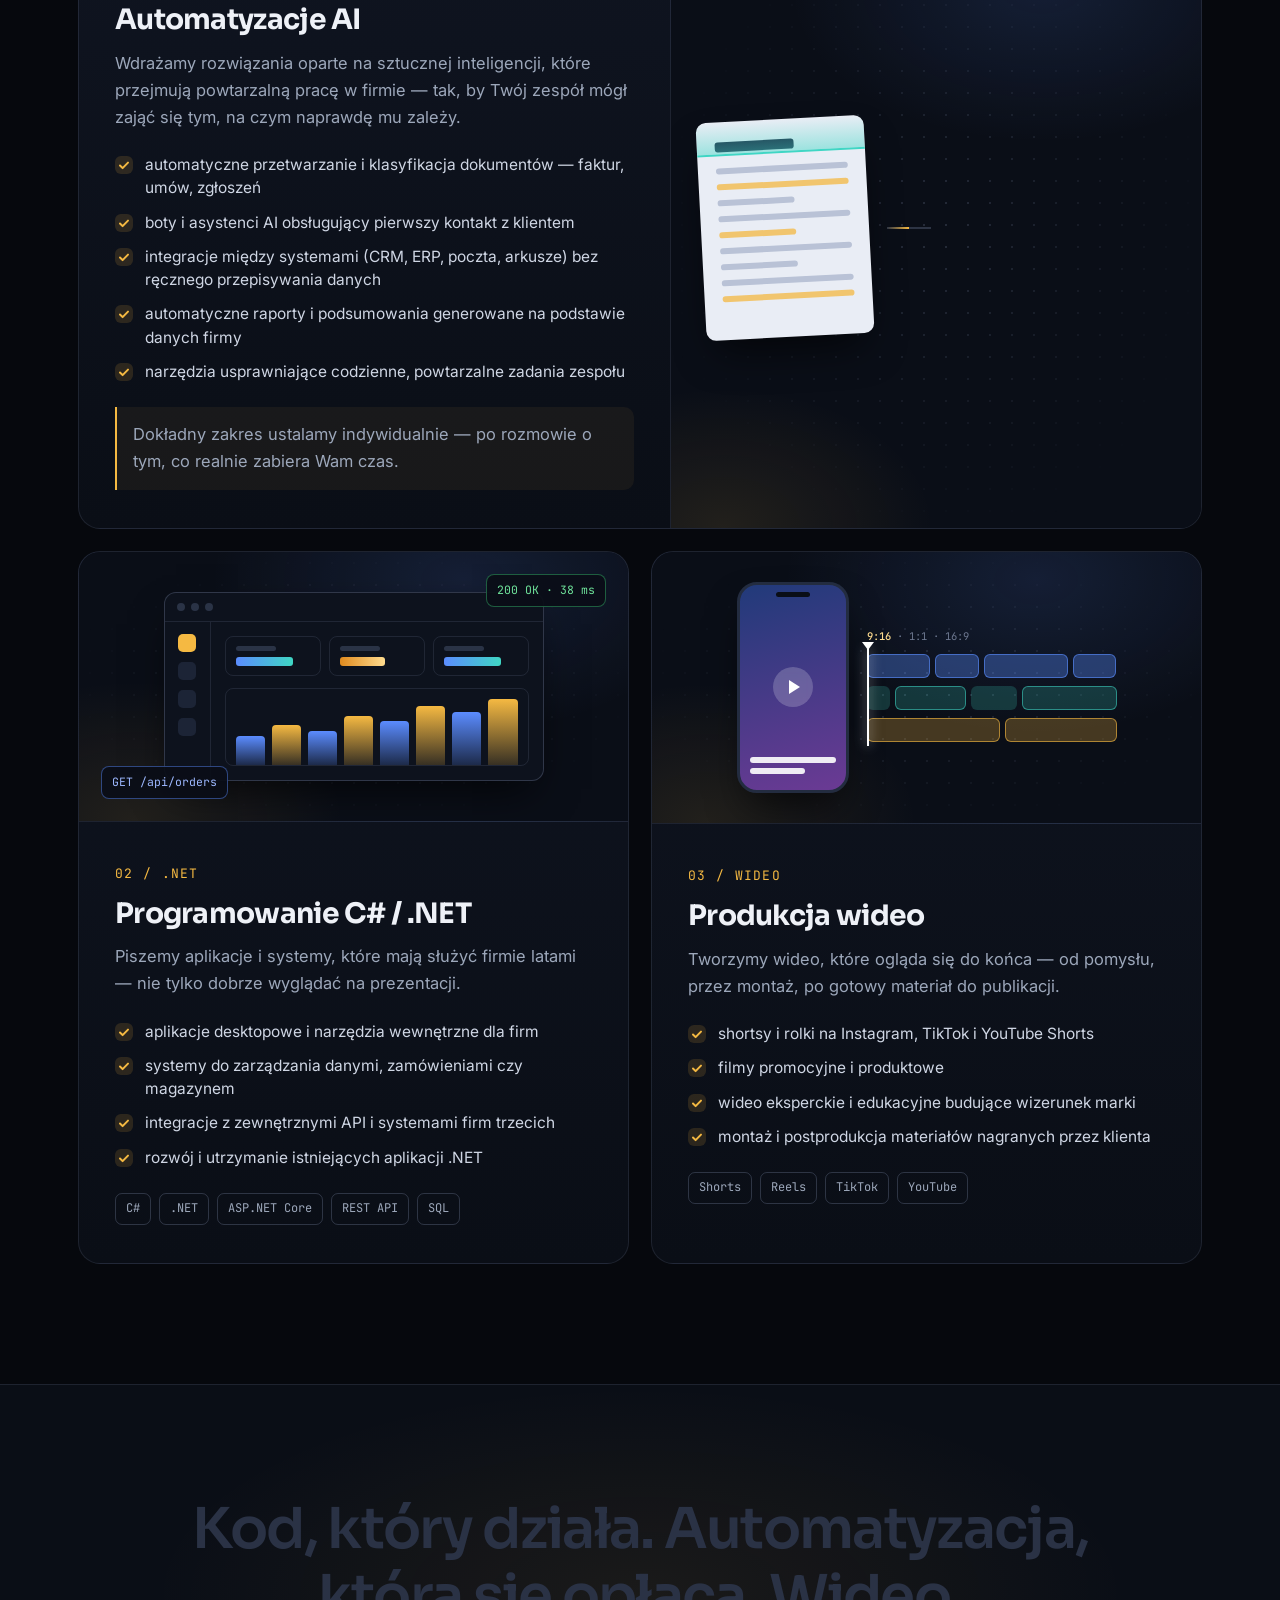
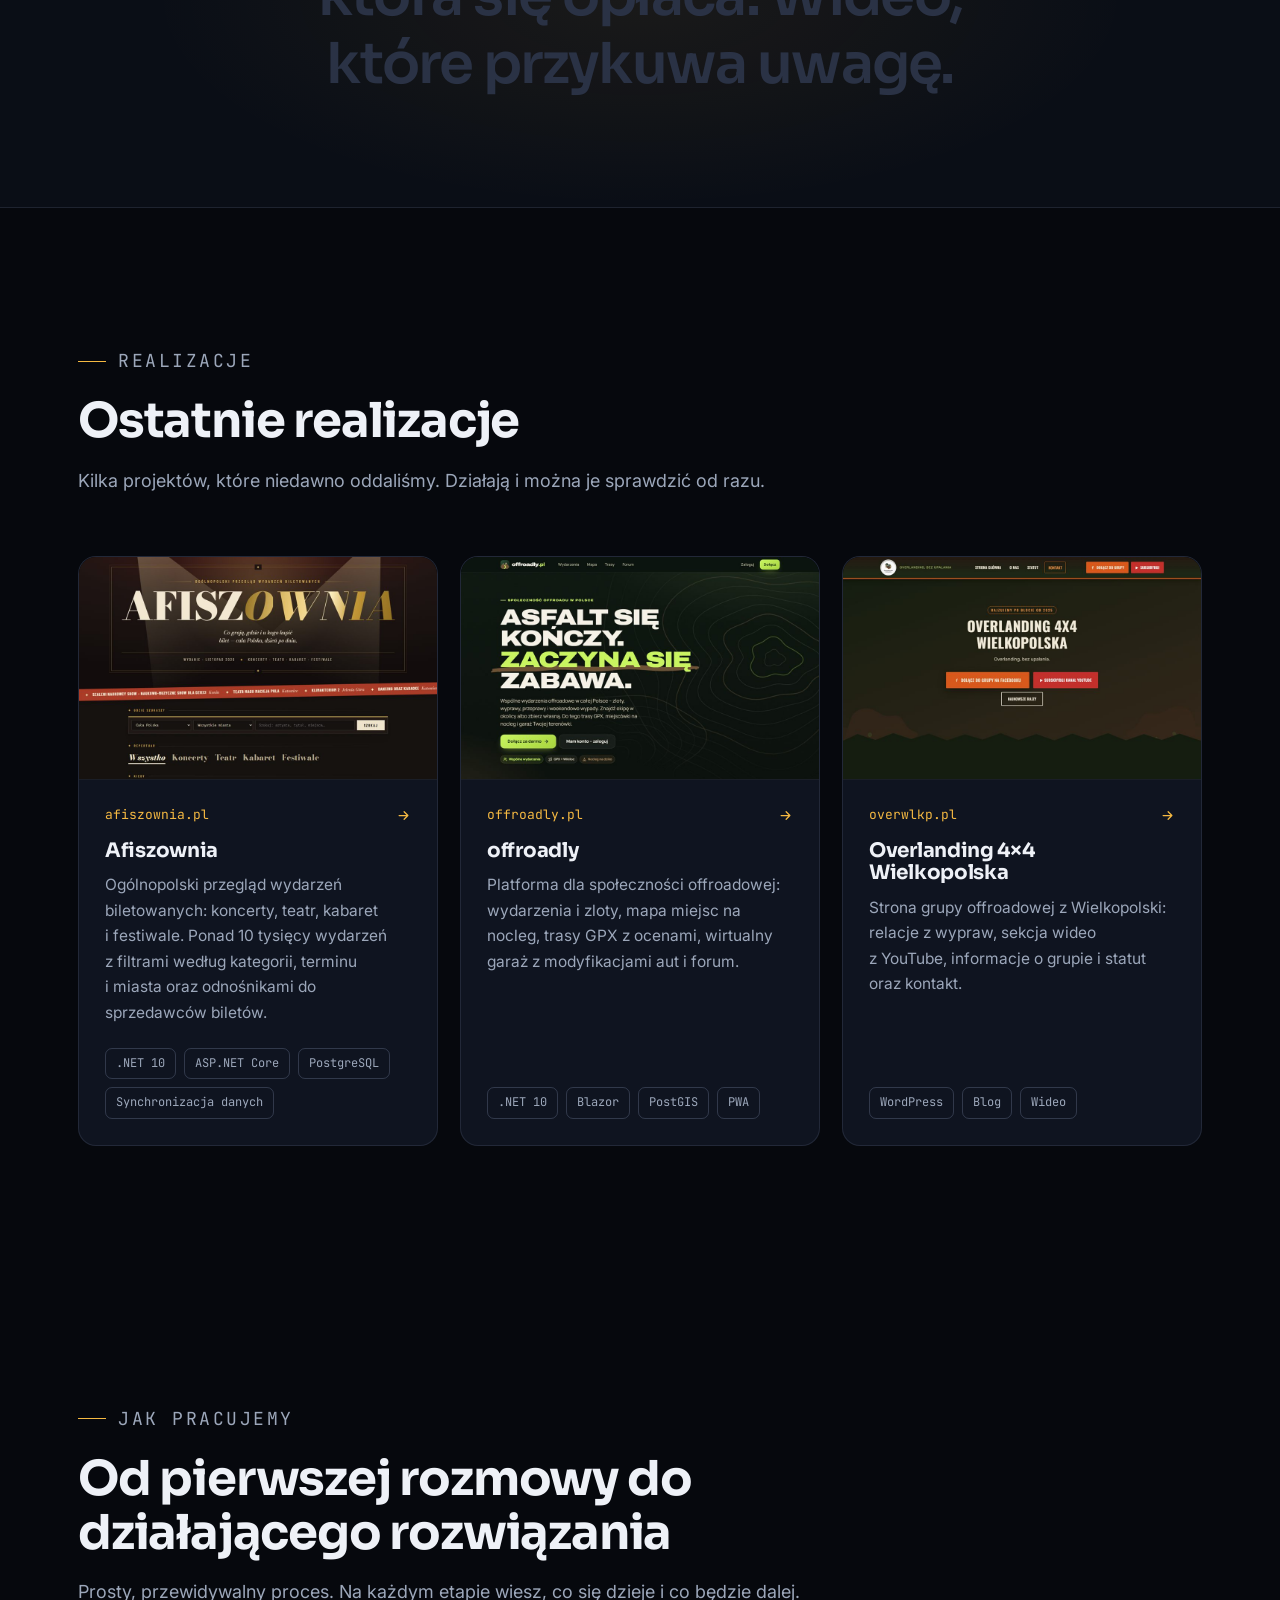
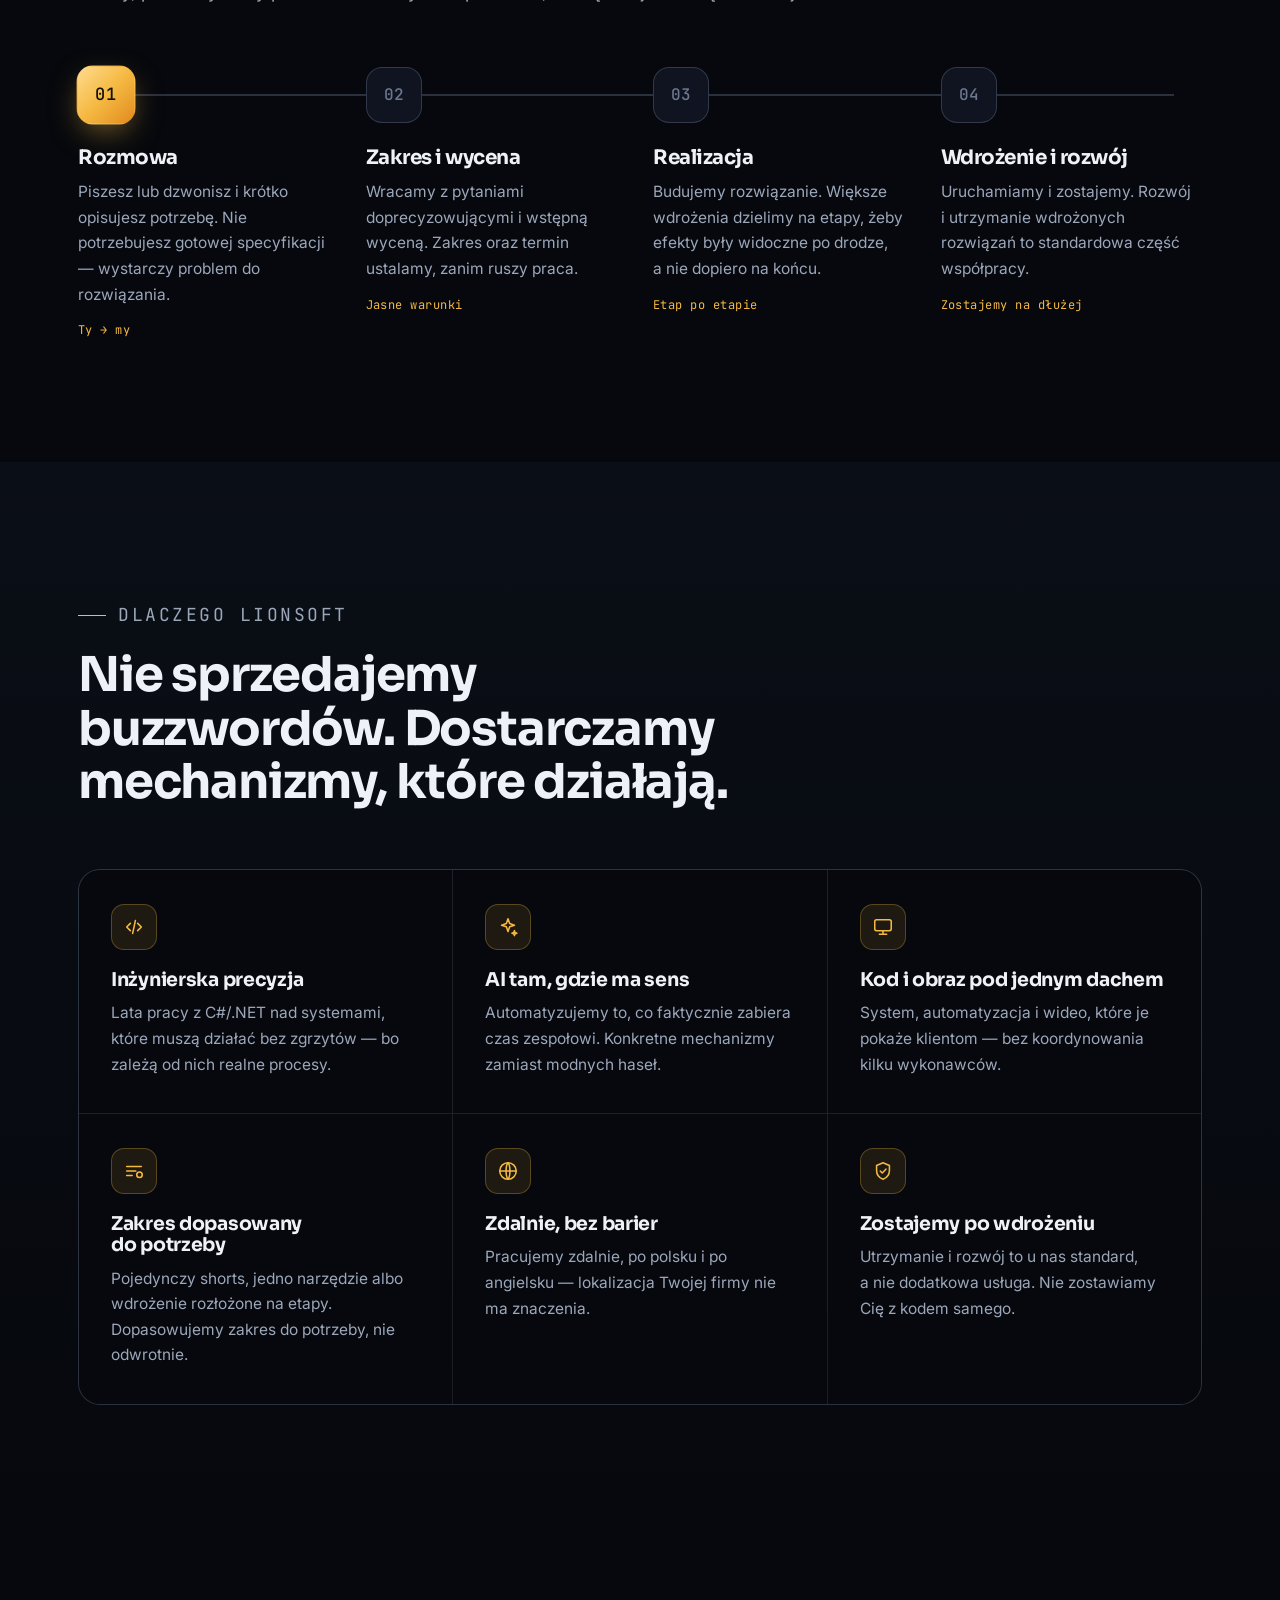
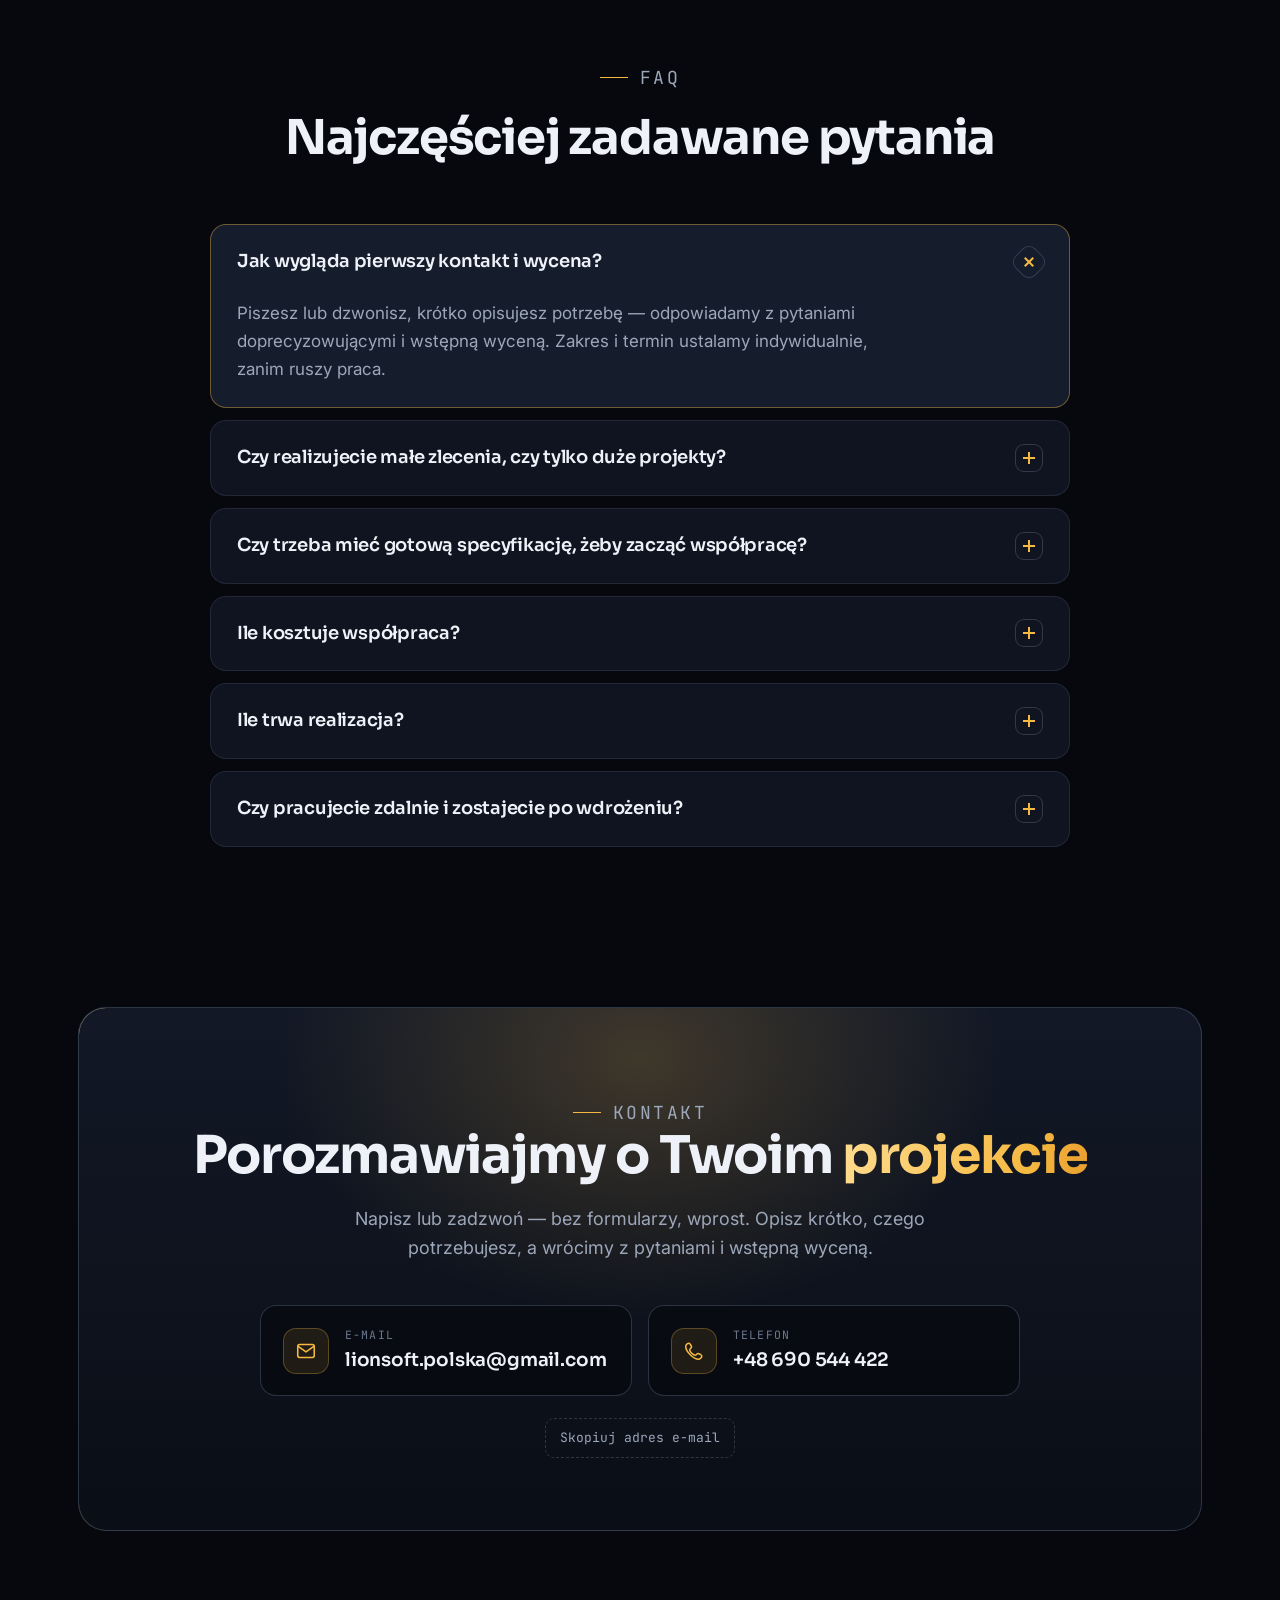
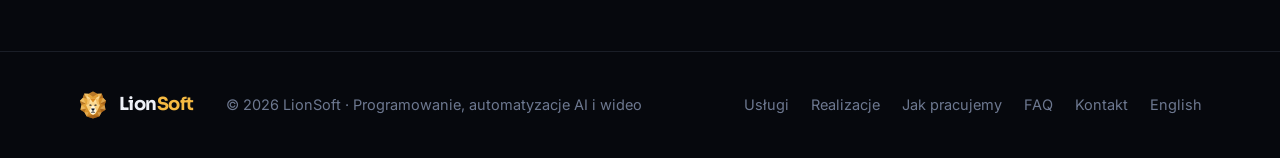
==== commit 5b48015f: "Odwołania do zrzutu overwlkp.jpg Co-Authored-By: Claude Opus 5.5 <noreply@anthropic.com>" ====
--- a/site/index.html
+++ b/site/index.html
@@ -305,7 +305,7 @@
         <ul class="tags"><li>.NET 10</li><li>Blazor</li><li>PostGIS</li><li>PWA</li></ul></span>
       </a></li>
       <li data-r><a class="proj" href="https://overwlkp.pl" target="_blank" rel="noopener">
-        <span class="shot"><img src="img/work/overlanding-wlkp.jpg" width="960" height="600" loading="lazy" decoding="async" alt="Strona główna overwlkp.pl"></span>
+        <span class="shot"><img src="img/work/overwlkp.jpg" width="960" height="600" loading="lazy" decoding="async" alt="Strona główna overwlkp.pl"></span>
         <span class="proj-in"><span class="proj-dom">overwlkp.pl<svg><use href="#arrow"/></svg></span>
         <h3>Overlanding 4×4 Wielkopolska</h3>
         <p>Strona grupy offroadowej z&nbsp;Wielkopolski: relacje z&nbsp;wypraw, sekcja wideo z&nbsp;YouTube, informacje o&nbsp;grupie i&nbsp;statut oraz kontakt.</p>
